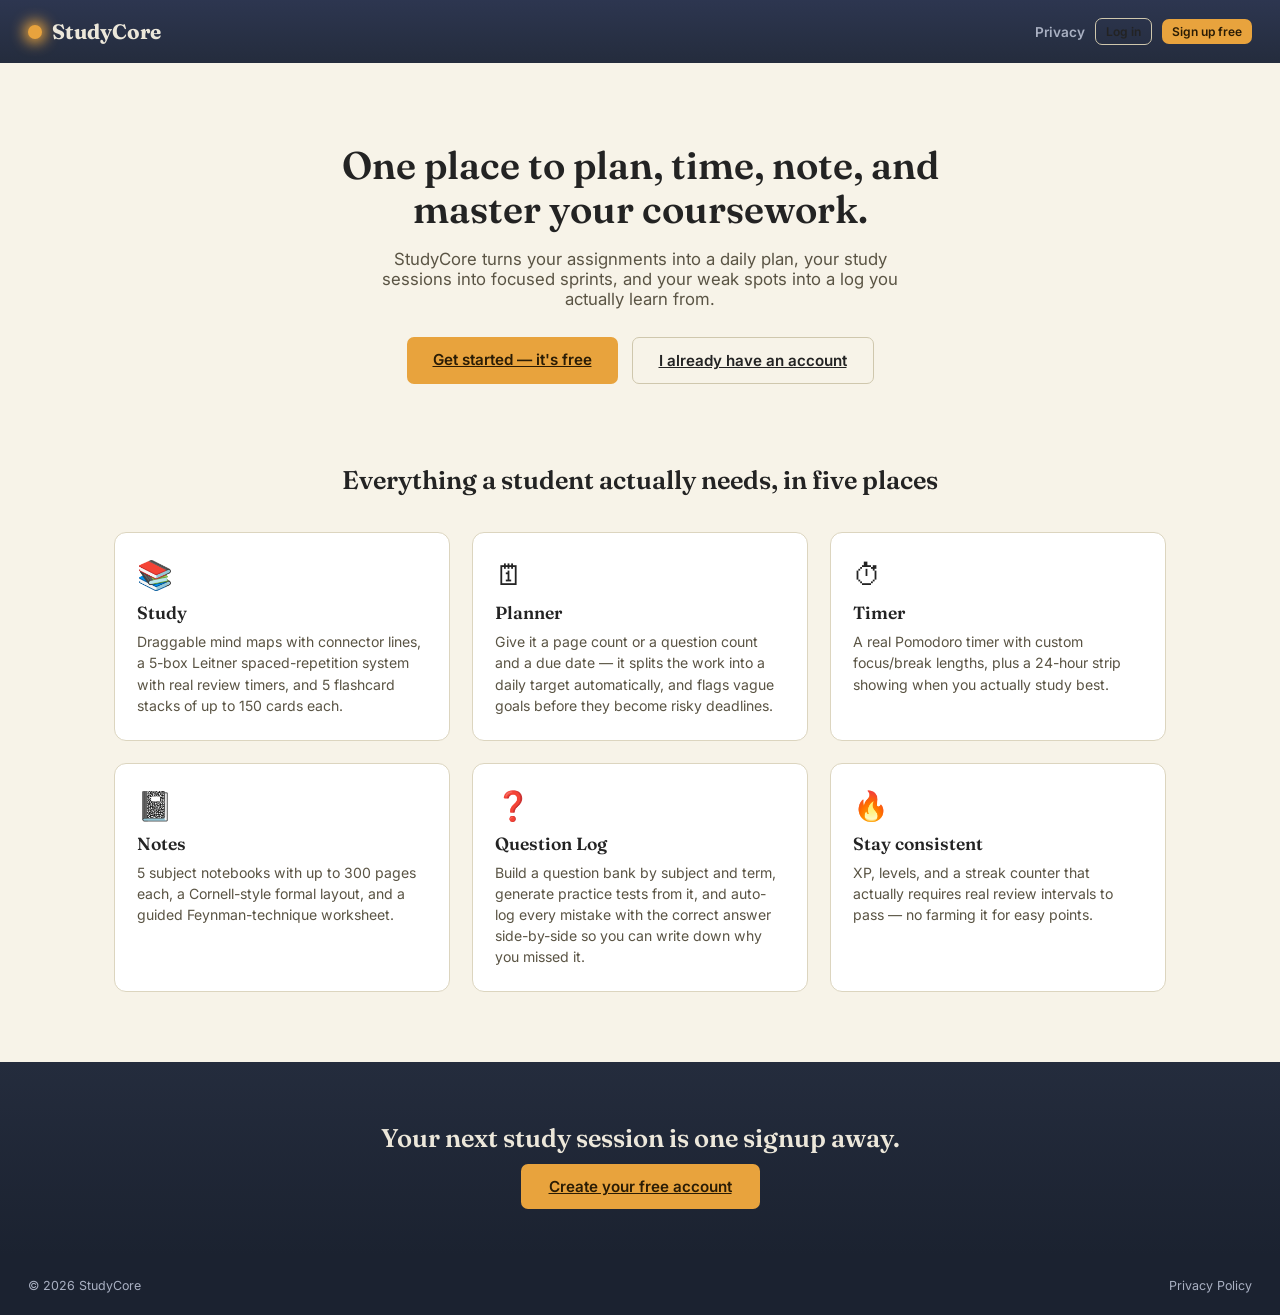
==== index.html @ 74e4e1c0 "Add files via upload" ====
<!DOCTYPE html>
<html lang="en">
<head>
<meta charset="UTF-8">
<meta name="viewport" content="width=device-width, initial-scale=1.0">
<title>StudyCore — Plan, Time, Note, and Master Your Coursework</title>
<meta name="description" content="StudyCore is a free student time-management app: a deadline-splitting planner, a Pomodoro timer, paginated notebooks, flashcards, a mind map, a Leitner box system, and a question log with practice tests — all in one place.">
<link rel="preconnect" href="https://fonts.googleapis.com">
<link href="https://fonts.googleapis.com/css2?family=Fraunces:opsz,wght@9..144,400..700&family=Inter:wght@400;500;600;700&family=JetBrains+Mono:wght@400;600&display=swap" rel="stylesheet">
<link rel="stylesheet" href="styles.css">
<script async src="https://pagead2.googlesyndication.com/pagead/js/adsbygoogle.js?client=ca-pub-5483196886768719"
     crossorigin="anonymous"></script>
</head>
<body class="lp-body">

<header class="lp-nav">
  <div class="brand"><span class="lamp"></span> StudyCore</div>
  <div class="lp-nav-links">
    <a href="privacy.html">Privacy</a>
    <a href="app.html" class="btn ghost small">Log in</a>
    <a href="app.html#signup" class="btn amber small">Sign up free</a>
  </div>
</header>

<section class="lp-hero">
  <h1>One place to plan, time, note, and master your coursework.</h1>
  <p class="lp-sub">StudyCore turns your assignments into a daily plan, your study sessions into focused sprints, and your weak spots into a log you actually learn from.</p>
  <div class="lp-cta-row">
    <a href="app.html#signup" class="btn amber">Get started — it's free</a>
    <a href="app.html" class="btn ghost">I already have an account</a>
  </div>
</section>

<section class="lp-features">
  <h2 class="lp-section-title">Everything a student actually needs, in five places</h2>

  <div class="lp-feature-grid">
    <div class="lp-feature-card">
      <div class="lp-feature-icon">📚</div>
      <h3>Study</h3>
      <p>Draggable mind maps with connector lines, a 5-box Leitner spaced-repetition system with real review timers, and 5 flashcard stacks of up to 150 cards each.</p>
    </div>
    <div class="lp-feature-card">
      <div class="lp-feature-icon">🗓</div>
      <h3>Planner</h3>
      <p>Give it a page count or a question count and a due date — it splits the work into a daily target automatically, and flags vague goals before they become risky deadlines.</p>
    </div>
    <div class="lp-feature-card">
      <div class="lp-feature-icon">⏱</div>
      <h3>Timer</h3>
      <p>A real Pomodoro timer with custom focus/break lengths, plus a 24-hour strip showing when you actually study best.</p>
    </div>
    <div class="lp-feature-card">
      <div class="lp-feature-icon">📓</div>
      <h3>Notes</h3>
      <p>5 subject notebooks with up to 300 pages each, a Cornell-style formal layout, and a guided Feynman-technique worksheet.</p>
    </div>
    <div class="lp-feature-card">
      <div class="lp-feature-icon">❓</div>
      <h3>Question Log</h3>
      <p>Build a question bank by subject and term, generate practice tests from it, and auto-log every mistake with the correct answer side-by-side so you can write down why you missed it.</p>
    </div>
    <div class="lp-feature-card">
      <div class="lp-feature-icon">🔥</div>
      <h3>Stay consistent</h3>
      <p>XP, levels, and a streak counter that actually requires real review intervals to pass — no farming it for easy points.</p>
    </div>
  </div>
</section>

<section class="lp-final-cta">
  <h2>Your next study session is one signup away.</h2>
  <a href="app.html#signup" class="btn amber">Create your free account</a>
</section>

<footer class="lp-footer">
  <span>© <span id="lpYear"></span> StudyCore</span>
  <a href="privacy.html">Privacy Policy</a>
</footer>

<script>document.getElementById('lpYear').textContent = new Date().getFullYear();</script>
</body>
</html>
---- styles.css ----
:root{
  --bg:#1B2230;
  --surface:#242C3D;
  --surface2:#2D3650;
  --paper:#F7F3E8;
  --paper-line:#DCD5BF;
  --ink:#232323;
  --text:#ECE7DA;
  --text-dim:#A9B0C2;
  --amber:#E8A33D;
  --blue:#5FA8D3;
  --green:#6FB07F;
  --red:#D9534F;
  --purple:#B98BD0;
  --radius:10px;
  font-size:16px;
}
*{box-sizing:border-box;}
html,body{margin:0;padding:0;background:var(--bg);color:var(--text);font-family:'Inter',sans-serif;}
h1,h2,h3{font-family:'Fraunces',serif;margin:0 0 .4em 0;font-weight:600;}
button{font-family:'Inter',sans-serif;cursor:pointer;}
.mono{font-family:'JetBrains Mono',monospace;}

/* ---------- AUTH OVERLAY ---------- */
#authOverlay{
  position:fixed;inset:0;background:radial-gradient(circle at 30% 20%,#2c3650,#10141d 75%);
  display:flex;align-items:center;justify-content:center;z-index:1000;padding:20px;
}
.auth-card{
  width:380px;background:var(--paper);color:var(--ink);border-radius:14px;padding:30px 28px;
  box-shadow:0 20px 60px rgba(0,0,0,.45);
}
.auth-brand{display:flex;align-items:center;gap:10px;font-family:'Fraunces',serif;font-size:1.4rem;font-weight:700;margin-bottom:6px;}
.auth-brand .lamp{width:13px;height:13px;border-radius:50%;background:var(--amber);box-shadow:0 0 14px 4px var(--amber);}
.auth-sub{font-size:.82rem;color:#6b6453;margin-bottom:18px;}
.auth-tabs{display:flex;gap:6px;margin-bottom:18px;background:#eee6d2;border-radius:8px;padding:4px;}
.auth-tab{flex:1;border:none;background:transparent;padding:8px 0;border-radius:6px;font-weight:700;font-size:.85rem;color:#71684f;}
.auth-tab.active{background:var(--ink);color:#fff;}
.auth-form{display:flex;flex-direction:column;gap:10px;}
.auth-form input{padding:10px 11px;border-radius:7px;border:1px solid #cfc7ad;font-size:.9rem;background:#fffdf7;}
.auth-error{font-size:.78rem;color:var(--red);min-height:1em;}
.auth-strength{font-size:.72rem;color:#8a8262;}
#authOverlay .tip{margin-top:14px;}
.lock-note{display:flex;gap:8px;align-items:flex-start;font-size:.75rem;color:#6b6453;margin-top:14px;line-height:1.4;}

/* ---------- TOP BAR ---------- */
.topbar{
  display:flex;align-items:center;justify-content:space-between;
  padding:14px 24px;background:linear-gradient(180deg,var(--surface2),var(--surface));
  border-bottom:1px solid #161c28;position:sticky;top:0;z-index:50;
}
.brand{display:flex;align-items:center;gap:10px;font-family:'Fraunces',serif;font-size:1.3rem;font-weight:700;}
.brand .lamp{
  width:14px;height:14px;border-radius:50%;background:var(--amber);
  box-shadow:0 0 14px 4px var(--amber);animation:glow 2.4s ease-in-out infinite;
}
@keyframes glow{0%,100%{opacity:.7}50%{opacity:1}}
.stats{display:flex;align-items:center;gap:16px;}
.stat-block{display:flex;align-items:center;gap:8px;font-family:'JetBrains Mono',monospace;font-size:.85rem;color:var(--text-dim);}
.level-pill{background:var(--amber);color:#2a1c05;font-weight:700;border-radius:20px;padding:3px 10px;font-family:'JetBrains Mono',monospace;font-size:.8rem;}
.xpbar-wrap{width:130px;height:8px;border-radius:6px;background:#11151f;overflow:hidden;border:1px solid #0d111a;}
.xpbar-fill{height:100%;background:linear-gradient(90deg,var(--amber),#ffd27a);width:0%;transition:width .4s;}
.streak{display:flex;align-items:center;gap:4px;color:var(--amber);font-weight:600;}
.userbox{display:flex;align-items:center;gap:10px;border-left:1px solid #3a4360;padding-left:14px;font-size:.85rem;}
.userbox button{background:transparent;border:1px solid #4a5478;color:var(--text-dim);border-radius:6px;padding:5px 10px;font-size:.78rem;}
.userbox button:hover{color:#fff;border-color:#7a87b8;}

/* ---------- TABS ---------- */
.tabs{display:flex;gap:6px;padding:18px 24px 0;background:var(--bg);}
.tab{
  background:var(--surface);color:var(--text-dim);border:1px solid #161c28;border-bottom:none;
  padding:10px 20px 12px;border-radius:10px 10px 0 0;font-size:.95rem;font-weight:600;
  transform:translateY(4px);transition:.15s;
}
.tab:hover{color:var(--text);}
.tab.active{background:var(--paper);color:var(--ink);transform:translateY(0);box-shadow:0 -2px 10px rgba(0,0,0,.25);}

main{background:var(--paper);min-height:80vh;padding:30px 28px 60px;color:var(--ink);}
.panel{display:none;max-width:1180px;margin:0 auto;}
.panel.active{display:block;}

.card{background:#fff;border:1px solid var(--paper-line);border-radius:var(--radius);padding:18px 20px;margin-bottom:18px;}
.card h2{font-size:1.25rem;}
.card h3{font-size:1.02rem;color:#444;}
.tip{background:#FBF1DC;border-left:4px solid var(--amber);padding:10px 14px;border-radius:6px;font-size:.88rem;color:#5b430f;margin:10px 0;}
.tip.risk{background:#FBE3E1;border-left-color:var(--red);color:#7a2420;}
.tip.good{background:#E7F4EB;border-left-color:var(--green);color:#22532f;}
label{display:block;font-size:.78rem;font-weight:600;color:#666;margin:10px 0 4px;text-transform:uppercase;letter-spacing:.04em;}
input,select,textarea{width:100%;padding:9px 10px;border:1px solid #cfc7ad;border-radius:6px;font-family:'Inter',sans-serif;font-size:.92rem;background:#fffdf7;}
textarea{resize:vertical;}
.row{display:flex;gap:14px;flex-wrap:wrap;}
.row > div{flex:1;min-width:160px;}
.btn{border:none;border-radius:7px;padding:9px 18px;font-weight:600;font-size:.88rem;background:var(--ink);color:#fff;transition:.15s;}
.btn:hover{opacity:.85;}
.btn.amber{background:var(--amber);color:#2a1c05;}
.btn.blue{background:var(--blue);color:#06243a;}
.btn.green{background:var(--green);color:#0d2e16;}
.btn.red{background:var(--red);color:#fff;}
.btn.ghost{background:transparent;color:var(--ink);border:1px solid #cfc7ad;}
.btn.ghost.active{background:var(--blue);color:#fff;border-color:var(--blue);}
.btn.small{padding:5px 10px;font-size:.75rem;}
.pillgroup{display:flex;gap:8px;margin:10px 0;flex-wrap:wrap;}
.pill-toggle{border:1px solid #cfc7ad;background:#fff;border-radius:20px;padding:7px 16px;font-size:.82rem;font-weight:600;color:#555;}
.pill-toggle.active.rec{background:var(--green);color:#0d2e16;border-color:var(--green);}
.pill-toggle.active.risk{background:var(--red);color:#fff;border-color:var(--red);}

.task{border:1px solid var(--paper-line);border-radius:8px;padding:14px 16px;margin-bottom:12px;background:#fffdf8;}
.task-head{display:flex;justify-content:space-between;align-items:flex-start;gap:10px;}
.task-title{font-weight:700;font-size:1rem;}
.badge{font-size:.68rem;font-weight:700;padding:3px 8px;border-radius:20px;text-transform:uppercase;letter-spacing:.03em;}
.badge.flex-low{background:#FBE3E1;color:#7a2420;}
.badge.flex-mid{background:#FBF1DC;color:#5b430f;}
.badge.flex-high{background:#E7F4EB;color:#22532f;}
.daily-table{width:100%;border-collapse:collapse;margin-top:10px;font-size:.82rem;}
.daily-table th,.daily-table td{border-bottom:1px solid var(--paper-line);padding:5px 6px;text-align:left;}
.daily-table tr.done td{color:#9a9a9a;text-decoration:line-through;}
details summary{cursor:pointer;font-size:.8rem;color:#5b8aa8;font-weight:600;margin-top:8px;}

.timer-wrap{display:flex;gap:30px;flex-wrap:wrap;align-items:flex-start;}
.timer-display{width:230px;height:230px;border-radius:50%;border:8px solid var(--surface2);display:flex;align-items:center;justify-content:center;flex-direction:column;background:radial-gradient(circle at 30% 20%,#2c3650,#1B2230 70%);color:#fff;}
.timer-display .time{font-family:'JetBrains Mono',monospace;font-size:2.6rem;font-weight:700;}
.timer-display .mode{font-size:.8rem;letter-spacing:.08em;text-transform:uppercase;color:var(--text-dim);}
.schedule-strip{display:flex;width:100%;height:28px;border-radius:6px;overflow:hidden;margin-top:8px;position:relative;border:1px solid var(--paper-line);}
.schedule-strip .seg{flex:1;}
.seg.good{background:#9fd9af;}
.seg.risky{background:#ef9d99;}
.seg.neutral{background:#e7e2cf;}
.now-marker{position:absolute;top:-4px;width:2px;height:36px;background:var(--ink);}
.legend{display:flex;gap:14px;font-size:.75rem;margin-top:6px;flex-wrap:wrap;}
.legend span{display:flex;align-items:center;gap:5px;}
.dot{width:10px;height:10px;border-radius:50%;display:inline-block;}

.subtabs{display:flex;gap:8px;margin-bottom:14px;}
.subtab{border:1px solid #cfc7ad;background:#fff;border-radius:6px;padding:7px 16px;font-size:.85rem;font-weight:600;}
.subtab.active{background:var(--ink);color:#fff;}
.note-controls{display:flex;gap:12px;margin-bottom:10px;flex-wrap:wrap;}
.note-controls > div{flex:1;min-width:140px;}
#basicNote{min-height:260px;}
.formal-grid{display:grid;grid-template-columns:230px 1fr;grid-template-rows:auto auto;grid-template-areas:"terms notes" "summary summary";gap:14px;}
.formal-grid textarea{min-height:300px;}
#formalTerms{grid-area:terms;min-height:300px;}
#formalNotes{grid-area:notes;}
#formalSummary{grid-area:summary;min-height:90px;}
.feynman-grid{display:grid;grid-template-columns:1fr 1fr;gap:14px;}
.feynman-grid textarea{min-height:90px;}

#mindmapViewport{
  width:100%;height:480px;overflow:auto;border:1px dashed #cfc7ad;border-radius:8px;background:#fffdf6;
}
#mindmapCanvas{
  position:relative;width:2400px;height:1400px;background:
  repeating-linear-gradient(0deg,transparent,transparent 27px,#eee4c8 28px),
  repeating-linear-gradient(90deg,transparent,transparent 27px,#eee4c8 28px);
  background-color:#fffdf6;
}
.map-lines{position:absolute;top:0;left:0;width:100%;height:100%;pointer-events:none;}
.bubble{position:absolute;min-width:110px;max-width:180px;padding:10px 14px;border-radius:16px;font-size:.82rem;font-weight:600;text-align:center;cursor:grab;user-select:none;box-shadow:0 3px 8px rgba(0,0,0,.15);line-height:1.25;}
.bubble.selected{outline:3px solid var(--blue);}
.bubble .del{position:absolute;top:-8px;right:-8px;width:18px;height:18px;border-radius:50%;background:#222;color:#fff;font-size:11px;line-height:18px;text-align:center;display:none;}
.bubble:hover .del{display:block;}

.boxes-wrap{display:flex;gap:12px;overflow-x:auto;padding-bottom:6px;}
.box-col{flex:1;min-width:170px;background:#fffdf8;border:1px solid var(--paper-line);border-radius:8px;padding:10px;}
.box-col h4{margin:0 0 4px;font-size:.82rem;font-family:'JetBrains Mono',monospace;}
.box-col .interval{font-size:.7rem;color:#888;margin-bottom:8px;}
.lcard{background:#fff;border:1px solid var(--paper-line);border-radius:6px;padding:8px;margin-bottom:8px;font-size:.8rem;}
.lcard.due{border-color:var(--amber);background:#FFF6E5;}
.lcard .actions{display:flex;gap:6px;margin-top:6px;}
.lcard .actions button:disabled{opacity:.35;cursor:not-allowed;}
.lcard .wait{font-size:.68rem;color:#a05a00;margin-top:4px;font-weight:600;}

/* ---------- SUBJECT NOTEBOOKS / PAGE NAV ---------- */
.subject-tabs{display:flex;gap:6px;flex-wrap:wrap;margin-bottom:12px;}
.subject-tabs button{border:1px solid #cfc7ad;background:#fff;border-radius:6px;padding:6px 12px;font-size:.78rem;font-weight:600;color:#666;}
.subject-tabs button.active{background:var(--ink);color:#fff;border-color:var(--ink);}
.page-nav{display:flex;align-items:center;gap:6px;}
.page-nav input[type="number"]{width:60px;text-align:center;padding:6px;}

/* ---------- FLASHCARDS ---------- */
.flip-card{
  position:relative;max-width:460px;margin:0 auto;min-height:160px;border:1px solid var(--paper-line);
  border-radius:12px;padding:26px 20px;background:#fffdf8;display:flex;align-items:center;justify-content:center;
  text-align:center;font-size:1.02rem;cursor:pointer;box-shadow:0 2px 6px rgba(0,0,0,.06);
}
.flip-card .side-label{position:absolute;top:8px;left:14px;font-size:.65rem;text-transform:uppercase;letter-spacing:.06em;color:#aaa;font-weight:700;}
.flash-nav{display:flex;justify-content:center;align-items:center;gap:10px;margin-top:12px;}
.flash-meta{text-align:center;font-size:.78rem;color:#777;margin-top:6px;}
.flash-empty{text-align:center;color:#999;font-size:.85rem;padding:30px 0;}

#toastContainer{position:fixed;bottom:18px;right:18px;display:flex;flex-direction:column;gap:8px;z-index:999;}
.toast{background:var(--surface2);color:var(--text);border:1px solid var(--amber);border-radius:8px;padding:10px 16px;font-size:.85rem;max-width:280px;box-shadow:0 6px 18px rgba(0,0,0,.35);animation:slidein .25s ease-out;}
@keyframes slidein{from{transform:translateX(40px);opacity:0}to{transform:translateX(0);opacity:1}}

/* ---------- QUESTION LOG ---------- */
.qcard{border:1px solid var(--paper-line);border-radius:8px;padding:10px 14px;margin-bottom:10px;background:#fffdf8;}
.qcard-head{display:flex;justify-content:space-between;gap:10px;align-items:flex-start;}
.qcard-prompt{font-weight:600;font-size:.9rem;}
.qmeta{display:flex;gap:8px;align-items:center;margin-top:4px;flex-wrap:wrap;}
.qtype-badge{font-size:.65rem;font-weight:700;text-transform:uppercase;padding:2px 8px;border-radius:10px;background:#E3EEF8;color:#1c4a66;}
.qdiff-badge{font-size:.65rem;font-weight:700;padding:2px 8px;border-radius:10px;background:#FBF1DC;color:#5b430f;}
.qcat-badge{font-size:.68rem;color:#888;}
.qimg-thumb{max-width:140px;max-height:90px;border-radius:6px;margin-top:8px;display:block;border:1px solid var(--paper-line);}
.mcq-opt{display:flex;align-items:center;gap:8px;margin-bottom:8px;font-size:.88rem;}
.mcq-opt input[type="radio"]{width:auto;}
.test-progress{font-size:.8rem;color:#777;margin-bottom:10px;font-weight:600;}
.test-q-img{max-width:100%;max-height:220px;border-radius:8px;margin:10px 0;display:block;}
.test-card{border:1px solid var(--paper-line);border-radius:8px;padding:16px 18px;background:#fffdf8;}
.test-nav{display:flex;justify-content:space-between;margin-top:14px;}
.mistake-card{border:1px solid var(--paper-line);border-radius:8px;padding:12px 14px;margin-bottom:10px;background:#fffdf8;}
.answer-compare{display:flex;gap:18px;flex-wrap:wrap;margin:8px 0;font-size:.82rem;}
.answer-compare .wrong-ans{color:var(--red);font-weight:700;}
.answer-compare .right-ans{color:var(--green);font-weight:700;}
.pt-card{border:1px solid var(--paper-line);border-radius:8px;padding:12px 14px;margin-bottom:10px;background:#fffdf8;display:flex;justify-content:space-between;align-items:center;gap:12px;flex-wrap:wrap;}
.pt-card input{max-width:220px;}

/* ---------- PUBLIC LANDING & PRIVACY PAGES ---------- */
.lp-body{background:var(--paper);color:var(--ink);}
.lp-nav{
  display:flex;align-items:center;justify-content:space-between;padding:18px 28px;
  background:linear-gradient(180deg,var(--surface2),var(--surface));position:sticky;top:0;z-index:50;
}
.lp-nav .brand{color:var(--text);}
.lp-nav-links{display:flex;align-items:center;gap:10px;}
.lp-nav-links a{color:var(--text-dim);text-decoration:none;font-size:.85rem;font-weight:600;}
.lp-nav-links a.btn{color:inherit;}
.lp-nav-links a.btn.amber{color:#2a1c05;}

.lp-hero{max-width:780px;margin:0 auto;text-align:center;padding:80px 24px 50px;}
.lp-hero h1{font-size:2.4rem;line-height:1.15;margin-bottom:18px;}
.lp-sub{font-size:1.05rem;color:#5a5444;max-width:560px;margin:0 auto 28px;}
.lp-cta-row{display:flex;gap:14px;justify-content:center;flex-wrap:wrap;}
.lp-cta-row .btn{padding:13px 26px;font-size:.95rem;}

.lp-features{max-width:1100px;margin:0 auto;padding:30px 24px 70px;}
.lp-section-title{text-align:center;font-size:1.6rem;margin-bottom:36px;}
.lp-feature-grid{display:grid;grid-template-columns:repeat(3,1fr);gap:22px;}
.lp-feature-card{background:#fff;border:1px solid var(--paper-line);border-radius:12px;padding:24px 22px;}
.lp-feature-icon{font-size:1.8rem;margin-bottom:10px;}
.lp-feature-card h3{font-size:1.1rem;margin-bottom:8px;}
.lp-feature-card p{font-size:.88rem;color:#5a5444;line-height:1.5;margin:0;}

.lp-final-cta{
  background:linear-gradient(180deg,var(--surface),var(--bg));color:var(--text);
  text-align:center;padding:60px 24px;
}
.lp-final-cta h2{font-size:1.6rem;margin-bottom:22px;}
.lp-final-cta .btn{padding:13px 28px;font-size:.95rem;}

.lp-footer{
  display:flex;justify-content:space-between;align-items:center;padding:22px 28px;
  background:var(--bg);color:var(--text-dim);font-size:.78rem;
}
.lp-footer a{color:var(--text-dim);text-decoration:none;}
.lp-footer a:hover{color:var(--text);}

.lp-legal{max-width:680px;margin:0 auto;padding:50px 24px 70px;}
.lp-legal h1{font-size:1.9rem;}
.lp-legal h2{font-size:1.15rem;margin-top:30px;}
.lp-legal p, .lp-legal li{font-size:.92rem;line-height:1.6;color:#3a3528;}
.lp-legal ul{padding-left:20px;}
.lp-updated{font-size:.8rem;color:#999;margin-bottom:24px;}

@media(max-width:760px){
  .lp-feature-grid{grid-template-columns:1fr;}
  .lp-hero h1{font-size:1.8rem;}
  .lp-nav-links{gap:6px;}
}

@media(max-width:720px){
  .timer-wrap{flex-direction:column;}
  .formal-grid,.feynman-grid{grid-template-columns:1fr;grid-template-areas:"terms" "notes" "summary";}
  .stats{gap:10px;}
  .xpbar-wrap{width:80px;}
  .userbox{padding-left:8px;}
}

/* ---------- DARK MODE ---------- */
body.dark-mode{
  --paper:#1e2330;--paper-line:#2d3450;--ink:#e8e3d6;--text:#e8e3d6;--text-dim:#8a91a8;
  background:var(--bg);
}
body.dark-mode main{background:var(--surface);}
body.dark-mode .card{background:var(--surface2);border-color:var(--paper-line);color:var(--text);}
body.dark-mode input,body.dark-mode select,body.dark-mode textarea{background:#1a2035;color:var(--text);border-color:#3a4360;}
body.dark-mode .task,body.dark-mode .qcard,body.dark-mode .lcard,body.dark-mode .flip-card,body.dark-mode .pt-card,body.dark-mode .mistake-card{background:var(--surface);border-color:var(--paper-line);color:var(--text);}
body.dark-mode .tip{background:#2a2e1e;border-left-color:var(--amber);color:#c9a85a;}
body.dark-mode .tip.risk{background:#2e1a1a;color:#d98f8c;}
body.dark-mode .tip.good{background:#1a2e1f;color:#7dbf8a;}
body.dark-mode .subject-tabs button{background:var(--surface);border-color:#3a4360;color:var(--text-dim);}
body.dark-mode .subject-tabs button.active{background:var(--amber);color:#1a1005;}

/* ---------- SEARCH BAR ---------- */
.topbar-center{position:relative;flex:1;max-width:360px;margin:0 18px;}
.topbar-center input{padding:7px 12px;border-radius:20px;border:1px solid #3a4360;background:#11151f;color:var(--text);font-size:.85rem;width:100%;}
.search-dropdown{
  position:absolute;top:calc(100% + 6px);left:0;right:0;background:var(--surface2);
  border:1px solid #3a4360;border-radius:8px;max-height:280px;overflow-y:auto;z-index:200;display:none;
}
.search-dropdown.open{display:block;}
.search-result{padding:10px 14px;cursor:pointer;font-size:.83rem;border-bottom:1px solid #2d3450;color:var(--text);}
.search-result:hover{background:#2d3650;}
.search-result .sr-type{font-size:.68rem;text-transform:uppercase;color:var(--text-dim);font-weight:700;}

/* ---------- ACCOUNT SETTINGS / MODALS ---------- */
.modal-overlay{
  position:fixed;inset:0;background:rgba(0,0,0,.55);display:flex;align-items:center;justify-content:center;z-index:500;
}
.modal-card{
  background:var(--paper);color:var(--ink);border-radius:14px;padding:28px 26px;width:340px;
  box-shadow:0 20px 60px rgba(0,0,0,.4);max-height:90vh;overflow-y:auto;
}
body.dark-mode .modal-card{background:var(--surface2);color:var(--text);}
.modal-card h2{margin-bottom:14px;}
.modal-card label{display:block;font-size:.78rem;font-weight:600;color:#666;margin:10px 0 4px;text-transform:uppercase;letter-spacing:.04em;}
body.dark-mode .modal-card label{color:var(--text-dim);}
#accountBtn{background:transparent;border:1px solid #4a5478;color:var(--text-dim);border-radius:6px;padding:5px 10px;font-size:.78rem;}
#accountBtn:hover{color:#fff;border-color:#7a87b8;}

/* ---------- TODAY / HOME SCREEN ---------- */
.home-grid{display:grid;grid-template-columns:repeat(3,1fr);gap:16px;}
.home-card{min-height:120px;}
.home-card h3{font-size:.92rem;margin-bottom:10px;}
.home-item{font-size:.82rem;padding:4px 0;border-bottom:1px solid var(--paper-line);color:#444;}
.home-item:last-child{border-bottom:none;}
body.dark-mode .home-item{color:var(--text-dim);}
.home-empty{font-size:.8rem;color:#aaa;font-style:italic;}

/* ---------- FRIENDS / LEADERBOARD ---------- */
.friend-row{display:flex;align-items:center;justify-content:space-between;padding:8px 0;border-bottom:1px solid var(--paper-line);font-size:.85rem;}
.lb-row{display:flex;align-items:center;gap:12px;padding:8px 10px;border-radius:6px;margin-bottom:6px;background:#fffdf8;font-size:.85rem;}
body.dark-mode .lb-row{background:var(--surface);}
.lb-rank{font-family:'JetBrains Mono',monospace;font-weight:700;width:26px;color:var(--amber);}
.lb-name{flex:1;font-weight:600;}
.lb-xp{font-family:'JetBrains Mono',monospace;font-size:.78rem;color:var(--text-dim);}
.lb-row.lb-me{background:#FBF1DC;border:1px solid var(--amber);}
body.dark-mode .lb-row.lb-me{background:#2a2416;}
.pill-toggle.active{background:var(--ink);color:#fff;border-color:var(--ink);}

/* ---------- CALENDAR ---------- */
.cal-nav{display:flex;align-items:center;gap:10px;margin-bottom:14px;}
.cal-grid{display:grid;grid-template-columns:repeat(7,1fr);gap:4px;}
.cal-day-label{text-align:center;font-size:.72rem;font-weight:700;color:var(--text-dim);padding:4px 0;text-transform:uppercase;}
.cal-day{
  min-height:68px;border:1px solid var(--paper-line);border-radius:6px;padding:5px 6px;cursor:pointer;
  background:#fffdf8;transition:.1s;
}
body.dark-mode .cal-day{background:var(--surface);}
.cal-day:hover{background:#f0ead8;}
body.dark-mode .cal-day:hover{background:#2d3650;}
.cal-day.today{border:2px solid var(--amber);background:#FFF8EE;}
.cal-day.other-month{opacity:.4;}
.cal-day.selected{background:#E3EEF8;border-color:var(--blue);}
.cal-day-num{font-size:.75rem;font-weight:700;color:#777;}
.cal-event{font-size:.62rem;background:var(--amber);color:#2a1c05;border-radius:3px;padding:1px 4px;margin-top:2px;font-weight:600;overflow:hidden;white-space:nowrap;text-overflow:ellipsis;}
.cal-event.cal-ev-task{background:#9fd9af;color:#0d2e16;}
.cal-event.cal-ev-mistake{background:#ef9d99;color:#5a1714;}
.cal-day-detail{background:#fffdf8;border:1px solid var(--paper-line);border-radius:8px;padding:14px 16px;margin-top:10px;}
body.dark-mode .cal-day-detail{background:var(--surface);}
.cal-day-detail h3{font-size:.95rem;margin-bottom:10px;}

/* ---------- SHARE / IMPORT FLASHCARD CODE ---------- */
.share-code-box{background:#f4f0e4;padding:12px;border-radius:8px;font-family:monospace;word-break:break-all;font-size:.82rem;}
body.dark-mode .share-code-box{background:#1a2035;}

@media(max-width:800px){
  .home-grid{grid-template-columns:1fr 1fr;}
  .topbar-center{max-width:180px;}
}
@media(max-width:550px){
  .home-grid{grid-template-columns:1fr;}
  .topbar-center{display:none;}
}
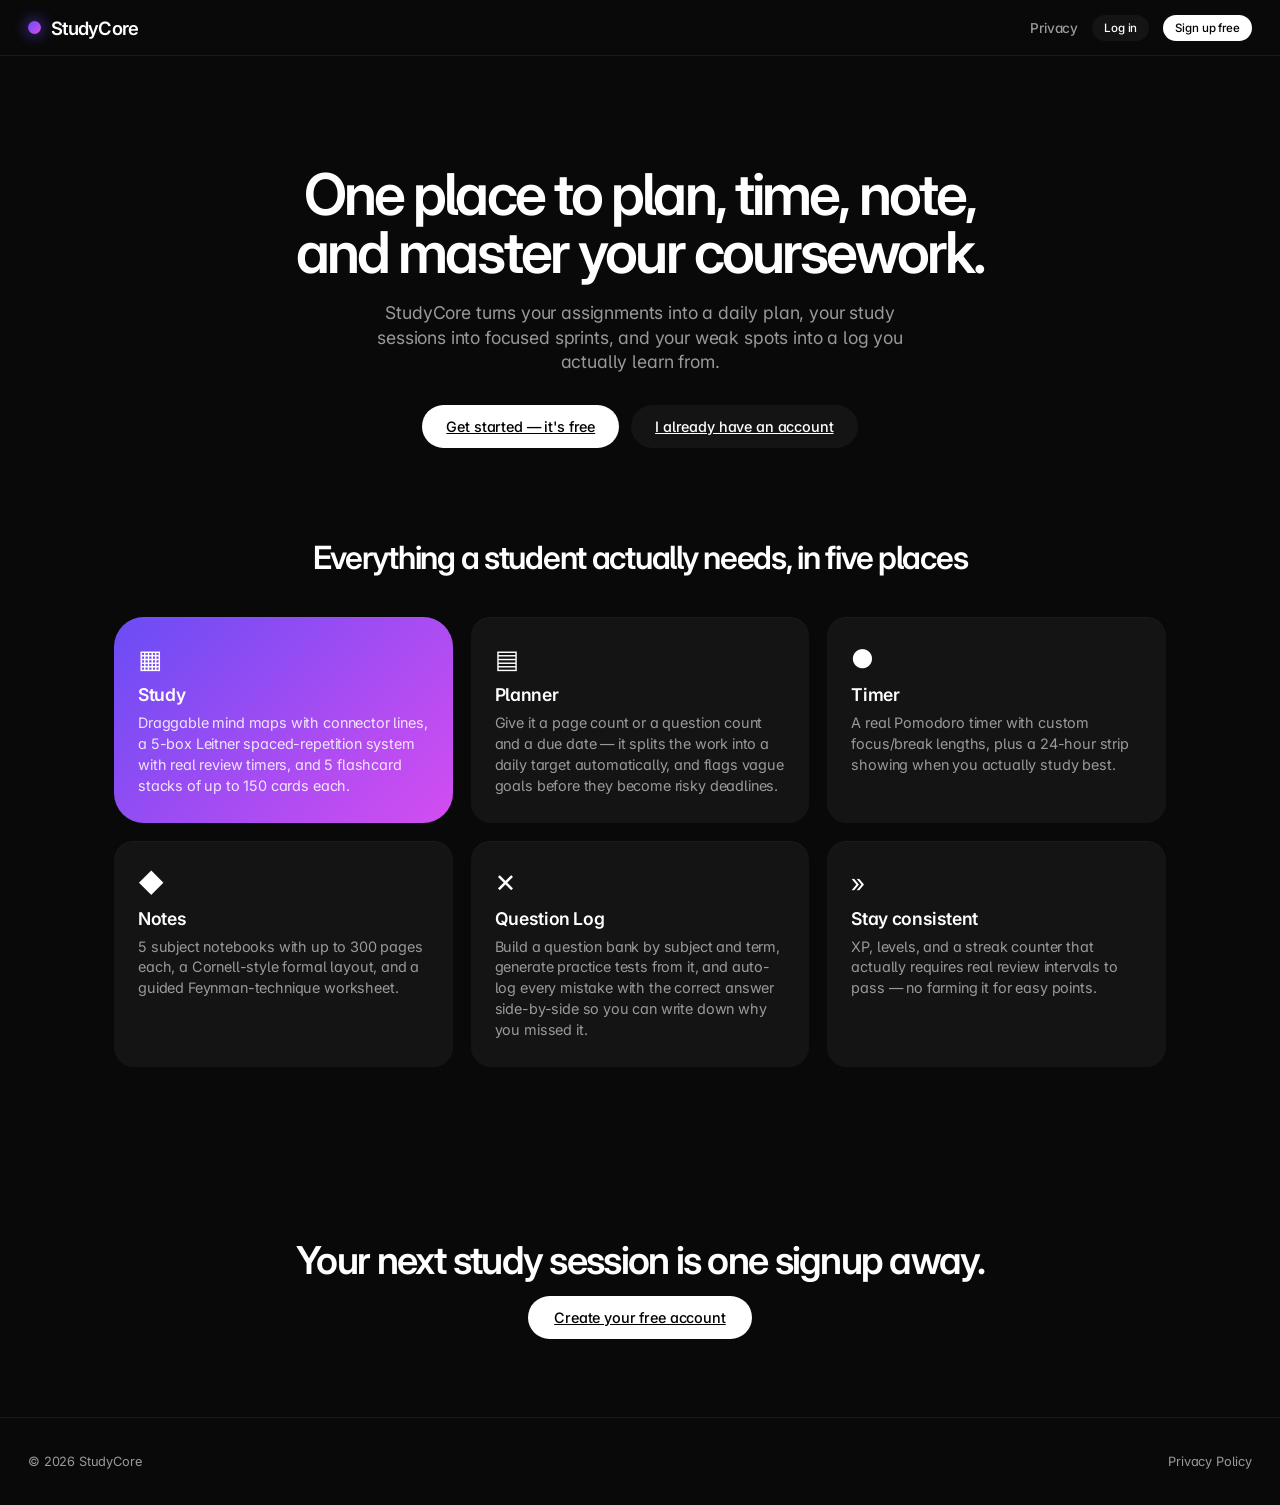
==== commit 9c8536d3: "Add files via upload" ====
--- a/index.html
+++ b/index.html
@@ -6,14 +6,14 @@
 <title>StudyCore — Plan, Time, Note, and Master Your Coursework</title>
 <meta name="description" content="StudyCore is a free student time-management app: a deadline-splitting planner, a Pomodoro timer, paginated notebooks, flashcards, a mind map, a Leitner box system, and a question log with practice tests — all in one place.">
 <link rel="preconnect" href="https://fonts.googleapis.com">
-<link href="https://fonts.googleapis.com/css2?family=Fraunces:opsz,wght@9..144,400..700&family=Inter:wght@400;500;600;700&family=JetBrains+Mono:wght@400;600&display=swap" rel="stylesheet">
-<link rel="stylesheet" href="styles.css">
+<link href="https://fonts.googleapis.com/css2?family=Inter:wght@400;500;600;700&display=swap" rel="stylesheet">
+<link rel="stylesheet" href="styles.css?v=13">
 <script async src="https://pagead2.googlesyndication.com/pagead/js/adsbygoogle.js?client=ca-pub-5483196886768719"
      crossorigin="anonymous"></script>
 </head>
 <body class="lp-body">
 
-<header class="lp-nav">
+<header class="lp-nav halftone">
   <div class="brand"><span class="lamp"></span> StudyCore</div>
   <div class="lp-nav-links">
     <a href="privacy.html">Privacy</a>
@@ -36,44 +36,44 @@
 
   <div class="lp-feature-grid">
     <div class="lp-feature-card">
-      <div class="lp-feature-icon">📚</div>
+      <div class="lp-feature-icon">▦</div>
       <h3>Study</h3>
       <p>Draggable mind maps with connector lines, a 5-box Leitner spaced-repetition system with real review timers, and 5 flashcard stacks of up to 150 cards each.</p>
     </div>
     <div class="lp-feature-card">
-      <div class="lp-feature-icon">🗓</div>
+      <div class="lp-feature-icon">▤</div>
       <h3>Planner</h3>
       <p>Give it a page count or a question count and a due date — it splits the work into a daily target automatically, and flags vague goals before they become risky deadlines.</p>
     </div>
     <div class="lp-feature-card">
-      <div class="lp-feature-icon">⏱</div>
+      <div class="lp-feature-icon">●</div>
       <h3>Timer</h3>
       <p>A real Pomodoro timer with custom focus/break lengths, plus a 24-hour strip showing when you actually study best.</p>
     </div>
     <div class="lp-feature-card">
-      <div class="lp-feature-icon">📓</div>
+      <div class="lp-feature-icon">◆</div>
       <h3>Notes</h3>
       <p>5 subject notebooks with up to 300 pages each, a Cornell-style formal layout, and a guided Feynman-technique worksheet.</p>
     </div>
     <div class="lp-feature-card">
-      <div class="lp-feature-icon">❓</div>
+      <div class="lp-feature-icon">✕</div>
       <h3>Question Log</h3>
       <p>Build a question bank by subject and term, generate practice tests from it, and auto-log every mistake with the correct answer side-by-side so you can write down why you missed it.</p>
     </div>
     <div class="lp-feature-card">
-      <div class="lp-feature-icon">🔥</div>
+      <div class="lp-feature-icon">»</div>
       <h3>Stay consistent</h3>
       <p>XP, levels, and a streak counter that actually requires real review intervals to pass — no farming it for easy points.</p>
     </div>
   </div>
 </section>
 
-<section class="lp-final-cta">
+<section class="lp-final-cta halftone">
   <h2>Your next study session is one signup away.</h2>
   <a href="app.html#signup" class="btn amber">Create your free account</a>
 </section>
 
-<footer class="lp-footer">
+<footer class="lp-footer halftone">
   <span>© <span id="lpYear"></span> StudyCore</span>
   <a href="privacy.html">Privacy Policy</a>
 </footer>
--- a/styles.css
+++ b/styles.css
@@ -1,138 +1,177 @@
+/* ============================================================
+   StudyCore — "Dark Artboard" redesign (Framer design analysis)
+   Near-black canvas, white display type with negative tracking,
+   white pill CTAs, charcoal surface-1/surface-2 cards, one blue
+   accent reserved for links/focus/selection, and a scarce
+   gradient family (violet/magenta/orange/coral) as atmosphere.
+   Dark-only by spec — the dark-mode toggle is hidden and inert.
+   Variable NAMES kept from before so existing rules inherit.
+   ============================================================ */
 :root{
-  --bg:#1B2230;
-  --surface:#242C3D;
-  --surface2:#2D3650;
-  --paper:#F7F3E8;
-  --paper-line:#DCD5BF;
-  --ink:#232323;
-  --text:#ECE7DA;
-  --text-dim:#A9B0C2;
-  --amber:#E8A33D;
-  --blue:#5FA8D3;
-  --green:#6FB07F;
-  --red:#D9534F;
-  --purple:#B98BD0;
-  --radius:10px;
+  --bg:#090909;              /* canvas */
+  --surface:#141414;         /* surface-1 */
+  --surface2:#1c1c1c;        /* surface-2 */
+  --paper:#141414;           /* card fill = surface-1 */
+  --paper-line:#262626;      /* hairline */
+  --hairline-soft:#1a1a1a;
+  --ink:#ffffff;             /* primary text */
+  --text:#ffffff;
+  --text-dim:#999999;        /* ink-muted — the ONLY secondary gray */
+  --accent:#0099ff;          /* single chromatic accent: links/focus/selection */
+  --amber:#ffffff;           /* legacy name: primary CTA is now the WHITE pill */
+  --blue:#1c1c1c;            /* legacy .btn.blue -> surface-2 pill */
+  --green:#22c55e;           /* semantic success (glyph/text, not surface) */
+  --red:#ff5577;             /* semantic negative (coral, text-first) */
+  --purple:#6a4cf5;          /* gradient violet */
+  --g-magenta:#d44df0; --g-violet:#6a4cf5; --g-orange:#ff7a3d; --g-coral:#ff5577;
+  --carbon:#090909; --canvas:#141414; --canvas-soft:#999999; --chrome-indigo:#262626;
+  --nav-gold:#ffffff; --signal:#ffffff; --lavender:#1c1c1c; --hairline:#262626;
+  --radius:20px;
   font-size:16px;
 }
 *{box-sizing:border-box;}
-html,body{margin:0;padding:0;background:var(--bg);color:var(--text);font-family:'Inter',sans-serif;}
-h1,h2,h3{font-family:'Fraunces',serif;margin:0 0 .4em 0;font-weight:600;}
-button{font-family:'Inter',sans-serif;cursor:pointer;}
-.mono{font-family:'JetBrains Mono',monospace;}
+html,body{margin:0;padding:0;background:var(--bg);color:var(--text);
+  font-family:'Inter',system-ui,sans-serif;font-feature-settings:"cv05","cv11";letter-spacing:-.01em;}
+h1,h2,h3{font-family:'Inter',system-ui,sans-serif;margin:0 0 .4em 0;font-weight:600;letter-spacing:-.03em;color:var(--ink);}
+button{font-family:'Inter',system-ui,sans-serif;cursor:pointer;}
+.mono{font-family:'Inter',system-ui,sans-serif;font-variant-numeric:tabular-nums;letter-spacing:.02em;}
+.halftone{} /* retired texture from previous theme — kept as no-op so HTML doesn't need edits */
+
+/* theme: dark is the default; the settings toggle switches on the light
+   (cream / blue / white) theme below */
 
 /* ---------- AUTH OVERLAY ---------- */
 #authOverlay{
-  position:fixed;inset:0;background:radial-gradient(circle at 30% 20%,#2c3650,#10141d 75%);
+  position:fixed;inset:0;background:
+    radial-gradient(60% 50% at 70% 10%, rgba(106,76,245,.28) 0%, transparent 70%),
+    radial-gradient(50% 40% at 15% 85%, rgba(212,77,240,.16) 0%, transparent 70%),
+    var(--bg);
   display:flex;align-items:center;justify-content:center;z-index:1000;padding:20px;
 }
 .auth-card{
-  width:380px;background:var(--paper);color:var(--ink);border-radius:14px;padding:30px 28px;
-  box-shadow:0 20px 60px rgba(0,0,0,.45);
-}
-.auth-brand{display:flex;align-items:center;gap:10px;font-family:'Fraunces',serif;font-size:1.4rem;font-weight:700;margin-bottom:6px;}
-.auth-brand .lamp{width:13px;height:13px;border-radius:50%;background:var(--amber);box-shadow:0 0 14px 4px var(--amber);}
-.auth-sub{font-size:.82rem;color:#6b6453;margin-bottom:18px;}
-.auth-tabs{display:flex;gap:6px;margin-bottom:18px;background:#eee6d2;border-radius:8px;padding:4px;}
-.auth-tab{flex:1;border:none;background:transparent;padding:8px 0;border-radius:6px;font-weight:700;font-size:.85rem;color:#71684f;}
-.auth-tab.active{background:var(--ink);color:#fff;}
+  width:380px;background:var(--surface);color:var(--ink);padding:32px 28px;border-radius:20px;
+  box-shadow:inset 0 .5px 0 rgba(255,255,255,.1), 0 10px 30px rgba(0,0,0,.25);
+}
+.auth-brand{display:flex;align-items:center;gap:10px;font-size:1.6rem;font-weight:600;margin-bottom:6px;letter-spacing:-.05em;color:var(--ink);}
+.auth-brand .lamp{width:13px;height:13px;border-radius:50%;background:linear-gradient(135deg,var(--g-violet),var(--g-magenta));box-shadow:0 0 16px 3px rgba(106,76,245,.5);}
+.auth-sub{font-size:.85rem;color:var(--text-dim);margin-bottom:18px;}
+.auth-tabs{display:flex;gap:4px;margin-bottom:18px;background:var(--bg);padding:4px;border-radius:100px;}
+.auth-tab{flex:1;border:none;background:transparent;padding:9px 0;font-weight:500;font-size:.82rem;color:var(--text-dim);border-radius:100px;}
+.auth-tab.active{background:var(--surface2);color:var(--ink);}
 .auth-form{display:flex;flex-direction:column;gap:10px;}
-.auth-form input{padding:10px 11px;border-radius:7px;border:1px solid #cfc7ad;font-size:.9rem;background:#fffdf7;}
+.auth-form input{padding:11px 14px;border:1px solid var(--paper-line);border-radius:10px;font-size:.9rem;background:var(--surface);color:var(--ink);}
+.auth-form input:focus{outline:none;box-shadow:0 0 0 1px rgba(0,153,255,.55);}
 .auth-error{font-size:.78rem;color:var(--red);min-height:1em;}
-.auth-strength{font-size:.72rem;color:#8a8262;}
+.auth-strength{font-size:.72rem;color:var(--text-dim);}
 #authOverlay .tip{margin-top:14px;}
-.lock-note{display:flex;gap:8px;align-items:flex-start;font-size:.75rem;color:#6b6453;margin-top:14px;line-height:1.4;}
+.lock-note{display:flex;gap:8px;align-items:flex-start;font-size:.75rem;color:var(--text-dim);margin-top:14px;line-height:1.4;}
 
 /* ---------- TOP BAR ---------- */
 .topbar{
   display:flex;align-items:center;justify-content:space-between;
-  padding:14px 24px;background:linear-gradient(180deg,var(--surface2),var(--surface));
-  border-bottom:1px solid #161c28;position:sticky;top:0;z-index:50;
-}
-.brand{display:flex;align-items:center;gap:10px;font-family:'Fraunces',serif;font-size:1.3rem;font-weight:700;}
+  padding:10px 24px;background:var(--bg);min-height:56px;
+  border-bottom:1px solid var(--hairline-soft);position:sticky;top:0;z-index:50;
+}
+.brand{display:flex;align-items:center;gap:10px;font-size:1.15rem;font-weight:600;color:var(--ink);letter-spacing:-.04em;}
 .brand .lamp{
-  width:14px;height:14px;border-radius:50%;background:var(--amber);
-  box-shadow:0 0 14px 4px var(--amber);animation:glow 2.4s ease-in-out infinite;
-}
-@keyframes glow{0%,100%{opacity:.7}50%{opacity:1}}
+  width:13px;height:13px;border-radius:50%;background:linear-gradient(135deg,var(--g-violet),var(--g-magenta));
+  box-shadow:0 0 14px 3px rgba(106,76,245,.45);animation:glow 2.6s ease-in-out infinite;
+}
+@keyframes glow{0%,100%{opacity:.75}50%{opacity:1}}
 .stats{display:flex;align-items:center;gap:16px;}
-.stat-block{display:flex;align-items:center;gap:8px;font-family:'JetBrains Mono',monospace;font-size:.85rem;color:var(--text-dim);}
-.level-pill{background:var(--amber);color:#2a1c05;font-weight:700;border-radius:20px;padding:3px 10px;font-family:'JetBrains Mono',monospace;font-size:.8rem;}
-.xpbar-wrap{width:130px;height:8px;border-radius:6px;background:#11151f;overflow:hidden;border:1px solid #0d111a;}
-.xpbar-fill{height:100%;background:linear-gradient(90deg,var(--amber),#ffd27a);width:0%;transition:width .4s;}
-.streak{display:flex;align-items:center;gap:4px;color:var(--amber);font-weight:600;}
-.userbox{display:flex;align-items:center;gap:10px;border-left:1px solid #3a4360;padding-left:14px;font-size:.85rem;}
-.userbox button{background:transparent;border:1px solid #4a5478;color:var(--text-dim);border-radius:6px;padding:5px 10px;font-size:.78rem;}
-.userbox button:hover{color:#fff;border-color:#7a87b8;}
-
-/* ---------- TABS ---------- */
-.tabs{display:flex;gap:6px;padding:18px 24px 0;background:var(--bg);}
+.stat-block{display:flex;align-items:center;gap:8px;font-size:.85rem;color:var(--text-dim);font-variant-numeric:tabular-nums;}
+.level-pill{background:#fff;color:#000;font-weight:600;padding:4px 12px;border-radius:100px;font-size:.78rem;font-variant-numeric:tabular-nums;}
+.xpbar-wrap{width:130px;height:6px;background:var(--surface2);border-radius:100px;overflow:hidden;}
+.xpbar-fill{height:100%;background:linear-gradient(90deg,var(--g-violet),var(--g-magenta));width:0%;transition:width .4s;border-radius:100px;}
+.streak{display:flex;align-items:center;gap:4px;color:var(--ink);font-weight:600;font-variant-numeric:tabular-nums;}
+.userbox{display:flex;align-items:center;gap:10px;border-left:1px solid var(--hairline-soft);padding-left:14px;font-size:.85rem;}
+.userbox button{background:var(--surface);border:none;color:var(--ink);padding:8px 14px;font-size:.78rem;font-weight:500;border-radius:100px;}
+.userbox button:hover{background:var(--surface2);}
+
+/* ---------- TABS (nav pills) ---------- */
+.tabs{display:flex;gap:4px;padding:8px 24px;background:var(--bg);border-bottom:1px solid var(--hairline-soft);overflow-x:auto;}
 .tab{
-  background:var(--surface);color:var(--text-dim);border:1px solid #161c28;border-bottom:none;
-  padding:10px 20px 12px;border-radius:10px 10px 0 0;font-size:.95rem;font-weight:600;
-  transform:translateY(4px);transition:.15s;
-}
-.tab:hover{color:var(--text);}
-.tab.active{background:var(--paper);color:var(--ink);transform:translateY(0);box-shadow:0 -2px 10px rgba(0,0,0,.25);}
-
-main{background:var(--paper);min-height:80vh;padding:30px 28px 60px;color:var(--ink);}
+  background:transparent;color:var(--text-dim);border:none;white-space:nowrap;
+  padding:8px 14px;font-size:.82rem;font-weight:500;border-radius:100px;transition:.15s;
+}
+.tab:hover{color:var(--ink);}
+.tab.active{background:var(--surface2);color:var(--ink);}
+
+main{background:var(--bg);min-height:80vh;padding:34px 28px 70px;color:var(--ink);}
 .panel{display:none;max-width:1180px;margin:0 auto;}
 .panel.active{display:block;}
 
-.card{background:#fff;border:1px solid var(--paper-line);border-radius:var(--radius);padding:18px 20px;margin-bottom:18px;}
-.card h2{font-size:1.25rem;}
-.card h3{font-size:1.02rem;color:#444;}
-.tip{background:#FBF1DC;border-left:4px solid var(--amber);padding:10px 14px;border-radius:6px;font-size:.88rem;color:#5b430f;margin:10px 0;}
-.tip.risk{background:#FBE3E1;border-left-color:var(--red);color:#7a2420;}
-.tip.good{background:#E7F4EB;border-left-color:var(--green);color:#22532f;}
-label{display:block;font-size:.78rem;font-weight:600;color:#666;margin:10px 0 4px;text-transform:uppercase;letter-spacing:.04em;}
-input,select,textarea{width:100%;padding:9px 10px;border:1px solid #cfc7ad;border-radius:6px;font-family:'Inter',sans-serif;font-size:.92rem;background:#fffdf7;}
+/* ---------- CARD (surface-1, 20px radius) ---------- */
+.card{
+  background:var(--surface);border:1px solid var(--hairline-soft);border-radius:20px;
+  padding:22px 24px;margin-bottom:18px;
+  box-shadow:inset 0 .5px 0 rgba(255,255,255,.06);
+}
+.card h2{font-size:1.25rem;font-weight:600;letter-spacing:-.035em;margin-bottom:12px;color:var(--ink);}
+.card h3{font-size:.95rem;color:var(--ink);font-weight:600;letter-spacing:-.02em;}
+.tip{background:var(--surface2);border-left:3px solid var(--text-dim);border-radius:0 10px 10px 0;padding:10px 14px;font-size:.88rem;color:#c9c9c9;margin:10px 0;}
+.tip.risk{border-left-color:var(--red);color:#ffb3bc;}
+.tip.good{border-left-color:var(--green);color:#9adaa8;}
+label{display:block;font-size:.75rem;font-weight:500;color:var(--text-dim);margin:10px 0 4px;letter-spacing:-.01em;}
+input,select,textarea{width:100%;padding:10px 14px;border:1px solid var(--paper-line);border-radius:10px;
+  font-family:'Inter',system-ui,sans-serif;font-size:.92rem;background:var(--surface);color:var(--ink);}
+input:focus,select:focus,textarea:focus{outline:none;box-shadow:0 0 0 1px rgba(0,153,255,.55);}
 textarea{resize:vertical;}
 .row{display:flex;gap:14px;flex-wrap:wrap;}
 .row > div{flex:1;min-width:160px;}
-.btn{border:none;border-radius:7px;padding:9px 18px;font-weight:600;font-size:.88rem;background:var(--ink);color:#fff;transition:.15s;}
-.btn:hover{opacity:.85;}
-.btn.amber{background:var(--amber);color:#2a1c05;}
-.btn.blue{background:var(--blue);color:#06243a;}
-.btn.green{background:var(--green);color:#0d2e16;}
-.btn.red{background:var(--red);color:#fff;}
-.btn.ghost{background:transparent;color:var(--ink);border:1px solid #cfc7ad;}
-.btn.ghost.active{background:var(--blue);color:#fff;border-color:var(--blue);}
-.btn.small{padding:5px 10px;font-size:.75rem;}
+a{color:var(--accent);}
+
+/* ---------- BUTTONS (pills only) ---------- */
+.btn{border:none;padding:10px 16px;font-weight:500;font-size:.82rem;letter-spacing:-.01em;border-radius:100px;
+  background:var(--surface);color:var(--ink);transition:.15s;}
+.btn:hover{background:var(--surface2);}
+.btn.amber{background:#fff;color:#000;}            /* primary CTA: white pill */
+.btn.amber:hover{background:#e9e9e9;}
+.btn.blue{background:var(--surface2);color:var(--ink);}
+.btn.green{background:#12271a;color:#4ade80;}
+.btn.red{background:#2a1518;color:#ff8896;}
+.btn.ghost{background:var(--surface);color:var(--ink);}
+.btn.ghost.active{background:var(--surface2);color:var(--ink);box-shadow:0 0 0 1px rgba(0,153,255,.55);}
+.btn.small{padding:6px 12px;font-size:.72rem;}
 .pillgroup{display:flex;gap:8px;margin:10px 0;flex-wrap:wrap;}
-.pill-toggle{border:1px solid #cfc7ad;background:#fff;border-radius:20px;padding:7px 16px;font-size:.82rem;font-weight:600;color:#555;}
-.pill-toggle.active.rec{background:var(--green);color:#0d2e16;border-color:var(--green);}
-.pill-toggle.active.risk{background:var(--red);color:#fff;border-color:var(--red);}
-
-.task{border:1px solid var(--paper-line);border-radius:8px;padding:14px 16px;margin-bottom:12px;background:#fffdf8;}
+.pill-toggle{border:none;background:transparent;border-radius:100px;padding:8px 16px;font-size:.78rem;font-weight:500;color:var(--text-dim);}
+.pill-toggle.active{background:var(--surface2);color:var(--ink);}
+.pill-toggle.active.rec{background:#12271a;color:#4ade80;}
+.pill-toggle.active.risk{background:#2a1518;color:#ff8896;}
+
+.task{border:1px solid var(--hairline-soft);border-radius:15px;padding:14px 16px;margin-bottom:12px;background:var(--surface2);}
 .task-head{display:flex;justify-content:space-between;align-items:flex-start;gap:10px;}
-.task-title{font-weight:700;font-size:1rem;}
-.badge{font-size:.68rem;font-weight:700;padding:3px 8px;border-radius:20px;text-transform:uppercase;letter-spacing:.03em;}
-.badge.flex-low{background:#FBE3E1;color:#7a2420;}
-.badge.flex-mid{background:#FBF1DC;color:#5b430f;}
-.badge.flex-high{background:#E7F4EB;color:#22532f;}
+.task-title{font-weight:600;font-size:1rem;letter-spacing:-.02em;}
+.badge{font-size:.66rem;font-weight:500;padding:3px 10px;border-radius:100px;}
+.badge.flex-low{background:#2a1518;color:#ff8896;}
+.badge.flex-mid{background:#2b2312;color:#e8c05a;}
+.badge.flex-high{background:#12271a;color:#4ade80;}
 .daily-table{width:100%;border-collapse:collapse;margin-top:10px;font-size:.82rem;}
-.daily-table th,.daily-table td{border-bottom:1px solid var(--paper-line);padding:5px 6px;text-align:left;}
-.daily-table tr.done td{color:#9a9a9a;text-decoration:line-through;}
-details summary{cursor:pointer;font-size:.8rem;color:#5b8aa8;font-weight:600;margin-top:8px;}
+.daily-table th{color:var(--text-dim);font-size:.7rem;font-weight:500;letter-spacing:-.01em;}
+.daily-table th,.daily-table td{border-bottom:1px solid var(--hairline-soft);padding:6px;text-align:left;}
+.daily-table tr.done td{color:#5c5c5c;text-decoration:line-through;}
+details summary{cursor:pointer;font-size:.8rem;color:var(--accent);font-weight:500;margin-top:8px;}
 
 .timer-wrap{display:flex;gap:30px;flex-wrap:wrap;align-items:flex-start;}
-.timer-display{width:230px;height:230px;border-radius:50%;border:8px solid var(--surface2);display:flex;align-items:center;justify-content:center;flex-direction:column;background:radial-gradient(circle at 30% 20%,#2c3650,#1B2230 70%);color:#fff;}
-.timer-display .time{font-family:'JetBrains Mono',monospace;font-size:2.6rem;font-weight:700;}
-.timer-display .mode{font-size:.8rem;letter-spacing:.08em;text-transform:uppercase;color:var(--text-dim);}
-.schedule-strip{display:flex;width:100%;height:28px;border-radius:6px;overflow:hidden;margin-top:8px;position:relative;border:1px solid var(--paper-line);}
+.timer-display{width:230px;height:230px;border-radius:50%;border:1px solid var(--paper-line);display:flex;align-items:center;justify-content:center;flex-direction:column;
+  background:radial-gradient(circle at 32% 22%, rgba(106,76,245,.18), transparent 60%), var(--surface);color:var(--ink);
+  box-shadow:inset 0 .5px 0 rgba(255,255,255,.08), 0 10px 30px rgba(0,0,0,.25);}
+.timer-display .time{font-size:3rem;font-weight:600;letter-spacing:-.04em;font-variant-numeric:tabular-nums;}
+.timer-display .mode{font-size:.75rem;letter-spacing:.12em;text-transform:uppercase;color:var(--text-dim);}
+.schedule-strip{display:flex;width:100%;height:26px;overflow:hidden;margin-top:8px;position:relative;border-radius:100px;background:var(--surface2);}
 .schedule-strip .seg{flex:1;}
-.seg.good{background:#9fd9af;}
-.seg.risky{background:#ef9d99;}
-.seg.neutral{background:#e7e2cf;}
-.now-marker{position:absolute;top:-4px;width:2px;height:36px;background:var(--ink);}
-.legend{display:flex;gap:14px;font-size:.75rem;margin-top:6px;flex-wrap:wrap;}
+.seg.good{background:#1d3a28;}
+.seg.risky{background:#3a1d22;}
+.seg.neutral{background:var(--surface2);}
+.now-marker{position:absolute;top:0;width:2px;height:26px;background:var(--accent);}
+.legend{display:flex;gap:14px;font-size:.75rem;margin-top:6px;flex-wrap:wrap;color:var(--text-dim);}
 .legend span{display:flex;align-items:center;gap:5px;}
 .dot{width:10px;height:10px;border-radius:50%;display:inline-block;}
 
-.subtabs{display:flex;gap:8px;margin-bottom:14px;}
-.subtab{border:1px solid #cfc7ad;background:#fff;border-radius:6px;padding:7px 16px;font-size:.85rem;font-weight:600;}
-.subtab.active{background:var(--ink);color:#fff;}
+.subtabs{display:flex;gap:4px;margin-bottom:14px;}
+.subtab{border:none;background:transparent;border-radius:100px;padding:8px 16px;font-size:.78rem;font-weight:500;color:var(--text-dim);}
+.subtab.active{background:var(--surface2);color:var(--ink);}
+
 .note-controls{display:flex;gap:12px;margin-bottom:10px;flex-wrap:wrap;}
 .note-controls > div{flex:1;min-width:140px;}
 #basicNote{min-height:260px;}
@@ -145,127 +184,134 @@
 .feynman-grid textarea{min-height:90px;}
 
 #mindmapViewport{
-  width:100%;height:480px;overflow:auto;border:1px dashed #cfc7ad;border-radius:8px;background:#fffdf6;
+  width:100%;height:480px;overflow:auto;border:1px solid var(--paper-line);border-radius:15px;background:#0d0d0d;
 }
 #mindmapCanvas{
   position:relative;width:2400px;height:1400px;background:
-  repeating-linear-gradient(0deg,transparent,transparent 27px,#eee4c8 28px),
-  repeating-linear-gradient(90deg,transparent,transparent 27px,#eee4c8 28px);
-  background-color:#fffdf6;
+  repeating-linear-gradient(0deg,transparent,transparent 27px,#161616 28px),
+  repeating-linear-gradient(90deg,transparent,transparent 27px,#161616 28px);
+  background-color:#0d0d0d;
 }
 .map-lines{position:absolute;top:0;left:0;width:100%;height:100%;pointer-events:none;}
-.bubble{position:absolute;min-width:110px;max-width:180px;padding:10px 14px;border-radius:16px;font-size:.82rem;font-weight:600;text-align:center;cursor:grab;user-select:none;box-shadow:0 3px 8px rgba(0,0,0,.15);line-height:1.25;}
-.bubble.selected{outline:3px solid var(--blue);}
-.bubble .del{position:absolute;top:-8px;right:-8px;width:18px;height:18px;border-radius:50%;background:#222;color:#fff;font-size:11px;line-height:18px;text-align:center;display:none;}
+.bubble{position:absolute;min-width:110px;max-width:180px;padding:10px 14px;border-radius:15px;font-size:.82rem;font-weight:500;text-align:center;cursor:grab;user-select:none;
+  box-shadow:inset 0 .5px 0 rgba(255,255,255,.12), 0 6px 18px rgba(0,0,0,.35);line-height:1.3;color:#fff;}
+/* bubble fills are dark gradient-family tints set in JS; text stays white */
+body.dark-mode .bubble{color:#fff;}
+.bubble.selected{outline:none;box-shadow:0 0 0 2px var(--accent), 0 6px 18px rgba(0,0,0,.35);}
+.bubble .del{position:absolute;top:-8px;right:-8px;width:18px;height:18px;border-radius:50%;background:#fff;color:#000;font-size:11px;line-height:18px;text-align:center;display:none;}
 .bubble:hover .del{display:block;}
 
 .boxes-wrap{display:flex;gap:12px;overflow-x:auto;padding-bottom:6px;}
-.box-col{flex:1;min-width:170px;background:#fffdf8;border:1px solid var(--paper-line);border-radius:8px;padding:10px;}
-.box-col h4{margin:0 0 4px;font-size:.82rem;font-family:'JetBrains Mono',monospace;}
-.box-col .interval{font-size:.7rem;color:#888;margin-bottom:8px;}
-.lcard{background:#fff;border:1px solid var(--paper-line);border-radius:6px;padding:8px;margin-bottom:8px;font-size:.8rem;}
-.lcard.due{border-color:var(--amber);background:#FFF6E5;}
+.box-col{flex:1;min-width:170px;background:var(--surface2);border:1px solid var(--hairline-soft);border-radius:15px;padding:12px;}
+.box-col h4{margin:0 0 4px;font-size:.82rem;font-weight:600;color:var(--ink);letter-spacing:-.01em;}
+.box-col .interval{font-size:.7rem;color:var(--text-dim);margin-bottom:8px;}
+.lcard{background:var(--surface);border:1px solid var(--hairline-soft);border-radius:10px;padding:9px;margin-bottom:8px;font-size:.8rem;}
+.lcard.due{border-color:rgba(0,153,255,.5);}
 .lcard .actions{display:flex;gap:6px;margin-top:6px;}
 .lcard .actions button:disabled{opacity:.35;cursor:not-allowed;}
-.lcard .wait{font-size:.68rem;color:#a05a00;margin-top:4px;font-weight:600;}
-
-/* ---------- SUBJECT NOTEBOOKS / PAGE NAV ---------- */
-.subject-tabs{display:flex;gap:6px;flex-wrap:wrap;margin-bottom:12px;}
-.subject-tabs button{border:1px solid #cfc7ad;background:#fff;border-radius:6px;padding:6px 12px;font-size:.78rem;font-weight:600;color:#666;}
-.subject-tabs button.active{background:var(--ink);color:#fff;border-color:var(--ink);}
+.lcard .wait{font-size:.68rem;color:var(--text-dim);margin-top:4px;font-weight:500;}
+
+.subject-tabs{display:flex;gap:4px;flex-wrap:wrap;margin-bottom:12px;}
+.subject-tabs button{border:none;background:transparent;border-radius:100px;padding:7px 14px;font-size:.75rem;font-weight:500;color:var(--text-dim);}
+.subject-tabs button.active{background:var(--surface2);color:var(--ink);}
 .page-nav{display:flex;align-items:center;gap:6px;}
 .page-nav input[type="number"]{width:60px;text-align:center;padding:6px;}
 
-/* ---------- FLASHCARDS ---------- */
 .flip-card{
-  position:relative;max-width:460px;margin:0 auto;min-height:160px;border:1px solid var(--paper-line);
-  border-radius:12px;padding:26px 20px;background:#fffdf8;display:flex;align-items:center;justify-content:center;
-  text-align:center;font-size:1.02rem;cursor:pointer;box-shadow:0 2px 6px rgba(0,0,0,.06);
-}
-.flip-card .side-label{position:absolute;top:8px;left:14px;font-size:.65rem;text-transform:uppercase;letter-spacing:.06em;color:#aaa;font-weight:700;}
+  position:relative;max-width:460px;margin:0 auto;min-height:160px;border:1px solid var(--paper-line);border-radius:20px;
+  padding:26px 20px;background:var(--surface2);display:flex;align-items:center;justify-content:center;
+  text-align:center;font-size:1.02rem;cursor:pointer;
+  box-shadow:inset 0 .5px 0 rgba(255,255,255,.08), 0 10px 30px rgba(0,0,0,.25);
+}
+.flip-card .side-label{position:absolute;top:10px;left:16px;font-size:.62rem;text-transform:uppercase;letter-spacing:.1em;color:var(--text-dim);font-weight:500;}
 .flash-nav{display:flex;justify-content:center;align-items:center;gap:10px;margin-top:12px;}
-.flash-meta{text-align:center;font-size:.78rem;color:#777;margin-top:6px;}
-.flash-empty{text-align:center;color:#999;font-size:.85rem;padding:30px 0;}
+.flash-meta{text-align:center;font-size:.78rem;color:var(--text-dim);margin-top:6px;}
+.flash-empty{text-align:center;color:var(--text-dim);font-size:.85rem;padding:30px 0;}
 
 #toastContainer{position:fixed;bottom:18px;right:18px;display:flex;flex-direction:column;gap:8px;z-index:999;}
-.toast{background:var(--surface2);color:var(--text);border:1px solid var(--amber);border-radius:8px;padding:10px 16px;font-size:.85rem;max-width:280px;box-shadow:0 6px 18px rgba(0,0,0,.35);animation:slidein .25s ease-out;}
+.toast{background:var(--surface2);color:var(--ink);border-radius:10px;padding:11px 16px;font-size:.85rem;max-width:280px;
+  box-shadow:inset 0 .5px 0 rgba(255,255,255,.1), 0 10px 30px rgba(0,0,0,.3);animation:slidein .25s ease-out;}
 @keyframes slidein{from{transform:translateX(40px);opacity:0}to{transform:translateX(0);opacity:1}}
 
-/* ---------- QUESTION LOG ---------- */
-.qcard{border:1px solid var(--paper-line);border-radius:8px;padding:10px 14px;margin-bottom:10px;background:#fffdf8;}
+.qcard{border:1px solid var(--hairline-soft);border-radius:15px;padding:12px 14px;margin-bottom:10px;background:var(--surface2);}
 .qcard-head{display:flex;justify-content:space-between;gap:10px;align-items:flex-start;}
 .qcard-prompt{font-weight:600;font-size:.9rem;}
 .qmeta{display:flex;gap:8px;align-items:center;margin-top:4px;flex-wrap:wrap;}
-.qtype-badge{font-size:.65rem;font-weight:700;text-transform:uppercase;padding:2px 8px;border-radius:10px;background:#E3EEF8;color:#1c4a66;}
-.qdiff-badge{font-size:.65rem;font-weight:700;padding:2px 8px;border-radius:10px;background:#FBF1DC;color:#5b430f;}
-.qcat-badge{font-size:.68rem;color:#888;}
-.qimg-thumb{max-width:140px;max-height:90px;border-radius:6px;margin-top:8px;display:block;border:1px solid var(--paper-line);}
+.qtype-badge{font-size:.64rem;font-weight:500;padding:2px 10px;border-radius:100px;background:var(--surface);color:var(--text-dim);}
+.qdiff-badge{font-size:.64rem;font-weight:500;padding:2px 10px;border-radius:100px;background:#122233;color:#8ab8ff;}
+.qcat-badge{font-size:.68rem;color:var(--text-dim);}
+.qimg-thumb{max-width:140px;max-height:90px;margin-top:8px;display:block;border-radius:10px;border:1px solid var(--paper-line);}
 .mcq-opt{display:flex;align-items:center;gap:8px;margin-bottom:8px;font-size:.88rem;}
 .mcq-opt input[type="radio"]{width:auto;}
-.test-progress{font-size:.8rem;color:#777;margin-bottom:10px;font-weight:600;}
-.test-q-img{max-width:100%;max-height:220px;border-radius:8px;margin:10px 0;display:block;}
-.test-card{border:1px solid var(--paper-line);border-radius:8px;padding:16px 18px;background:#fffdf8;}
+.test-progress{font-size:.8rem;color:var(--text-dim);margin-bottom:10px;font-weight:500;}
+.test-q-img{max-width:100%;max-height:220px;margin:10px 0;display:block;border-radius:10px;}
+.test-card{border:1px solid var(--hairline-soft);border-radius:20px;padding:18px 20px;background:var(--surface2);}
 .test-nav{display:flex;justify-content:space-between;margin-top:14px;}
-.mistake-card{border:1px solid var(--paper-line);border-radius:8px;padding:12px 14px;margin-bottom:10px;background:#fffdf8;}
+.mistake-card{border:1px solid var(--hairline-soft);border-radius:15px;padding:12px 14px;margin-bottom:10px;background:var(--surface2);border-left:3px solid var(--red);}
 .answer-compare{display:flex;gap:18px;flex-wrap:wrap;margin:8px 0;font-size:.82rem;}
-.answer-compare .wrong-ans{color:var(--red);font-weight:700;}
-.answer-compare .right-ans{color:var(--green);font-weight:700;}
-.pt-card{border:1px solid var(--paper-line);border-radius:8px;padding:12px 14px;margin-bottom:10px;background:#fffdf8;display:flex;justify-content:space-between;align-items:center;gap:12px;flex-wrap:wrap;}
+.answer-compare .wrong-ans{color:var(--red);font-weight:600;}
+.answer-compare .right-ans{color:var(--green);font-weight:600;}
+.pt-card{border:1px solid var(--hairline-soft);border-radius:15px;padding:12px 14px;margin-bottom:10px;background:var(--surface2);display:flex;justify-content:space-between;align-items:center;gap:12px;flex-wrap:wrap;}
 .pt-card input{max-width:220px;}
 
-/* ---------- PUBLIC LANDING & PRIVACY PAGES ---------- */
-.lp-body{background:var(--paper);color:var(--ink);}
+/* ---------- PUBLIC LANDING & PRIVACY ---------- */
+.lp-body{background:var(--bg);color:var(--ink);}
 .lp-nav{
-  display:flex;align-items:center;justify-content:space-between;padding:18px 28px;
-  background:linear-gradient(180deg,var(--surface2),var(--surface));position:sticky;top:0;z-index:50;
-}
-.lp-nav .brand{color:var(--text);}
-.lp-nav-links{display:flex;align-items:center;gap:10px;}
-.lp-nav-links a{color:var(--text-dim);text-decoration:none;font-size:.85rem;font-weight:600;}
+  display:flex;align-items:center;justify-content:space-between;padding:0 28px;height:56px;
+  background:var(--bg);position:sticky;top:0;z-index:50;border-bottom:1px solid var(--hairline-soft);
+}
+.lp-nav .brand{color:var(--ink);}
+.lp-nav-links{display:flex;align-items:center;gap:14px;}
+.lp-nav-links a{color:var(--text-dim);text-decoration:none;font-size:.85rem;font-weight:500;}
+.lp-nav-links a:hover{color:var(--ink);}
 .lp-nav-links a.btn{color:inherit;}
-.lp-nav-links a.btn.amber{color:#2a1c05;}
-
-.lp-hero{max-width:780px;margin:0 auto;text-align:center;padding:80px 24px 50px;}
-.lp-hero h1{font-size:2.4rem;line-height:1.15;margin-bottom:18px;}
-.lp-sub{font-size:1.05rem;color:#5a5444;max-width:560px;margin:0 auto 28px;}
-.lp-cta-row{display:flex;gap:14px;justify-content:center;flex-wrap:wrap;}
-.lp-cta-row .btn{padding:13px 26px;font-size:.95rem;}
-
-.lp-features{max-width:1100px;margin:0 auto;padding:30px 24px 70px;}
-.lp-section-title{text-align:center;font-size:1.6rem;margin-bottom:36px;}
-.lp-feature-grid{display:grid;grid-template-columns:repeat(3,1fr);gap:22px;}
-.lp-feature-card{background:#fff;border:1px solid var(--paper-line);border-radius:12px;padding:24px 22px;}
-.lp-feature-icon{font-size:1.8rem;margin-bottom:10px;}
-.lp-feature-card h3{font-size:1.1rem;margin-bottom:8px;}
-.lp-feature-card p{font-size:.88rem;color:#5a5444;line-height:1.5;margin:0;}
+.lp-nav-links a.btn.amber{color:#000;}
+
+.lp-hero{max-width:820px;margin:0 auto;text-align:center;padding:110px 24px 60px;}
+.lp-hero h1{font-size:3.6rem;line-height:1.0;margin-bottom:20px;font-weight:600;letter-spacing:-.05em;color:var(--ink);}
+.lp-sub{font-size:1.1rem;color:var(--text-dim);max-width:560px;margin:0 auto 30px;line-height:1.4;}
+.lp-cta-row{display:flex;gap:12px;justify-content:center;flex-wrap:wrap;}
+.lp-cta-row .btn{padding:13px 24px;font-size:.9rem;}
+
+.lp-features{max-width:1100px;margin:0 auto;padding:30px 24px 80px;}
+.lp-section-title{text-align:center;font-size:2rem;margin-bottom:40px;font-weight:600;letter-spacing:-.04em;color:var(--ink);}
+.lp-feature-grid{display:grid;grid-template-columns:repeat(3,1fr);gap:18px;}
+.lp-feature-card{background:var(--surface);border-radius:20px;padding:26px 24px;box-shadow:inset 0 .5px 0 rgba(255,255,255,.06);}
+/* signature: exactly one gradient spotlight card in the grid */
+.lp-feature-grid .lp-feature-card:first-child{
+  background:linear-gradient(135deg,var(--g-violet) 0%,var(--g-magenta) 100%);border-radius:30px;
+}
+.lp-feature-grid .lp-feature-card:first-child p{color:rgba(255,255,255,.85);}
+.lp-feature-icon{font-size:1.6rem;margin-bottom:10px;color:var(--ink);}
+.lp-feature-card h3{font-size:1.1rem;margin-bottom:8px;color:var(--ink);letter-spacing:-.02em;}
+.lp-feature-card p{font-size:.9rem;color:var(--text-dim);line-height:1.45;margin:0;}
 
 .lp-final-cta{
-  background:linear-gradient(180deg,var(--surface),var(--bg));color:var(--text);
-  text-align:center;padding:60px 24px;
-}
-.lp-final-cta h2{font-size:1.6rem;margin-bottom:22px;}
-.lp-final-cta .btn{padding:13px 28px;font-size:.95rem;}
+  background:var(--bg);color:var(--ink);
+  text-align:center;padding:90px 24px;
+}
+.lp-final-cta h2{font-size:2.4rem;margin-bottom:24px;font-weight:600;letter-spacing:-.045em;}
+.lp-final-cta .btn{padding:13px 26px;font-size:.9rem;}
 
 .lp-footer{
-  display:flex;justify-content:space-between;align-items:center;padding:22px 28px;
-  background:var(--bg);color:var(--text-dim);font-size:.78rem;
+  display:flex;justify-content:space-between;align-items:center;padding:36px 28px;
+  background:var(--bg);color:var(--text-dim);font-size:.8rem;border-top:1px solid var(--hairline-soft);
 }
 .lp-footer a{color:var(--text-dim);text-decoration:none;}
-.lp-footer a:hover{color:var(--text);}
-
-.lp-legal{max-width:680px;margin:0 auto;padding:50px 24px 70px;}
-.lp-legal h1{font-size:1.9rem;}
-.lp-legal h2{font-size:1.15rem;margin-top:30px;}
-.lp-legal p, .lp-legal li{font-size:.92rem;line-height:1.6;color:#3a3528;}
+.lp-footer a:hover{color:var(--ink);}
+
+.lp-legal{max-width:680px;margin:0 auto;padding:60px 24px 80px;}
+.lp-legal h1{font-size:2rem;color:var(--ink);letter-spacing:-.04em;}
+.lp-legal h2{font-size:1.15rem;margin-top:32px;color:var(--ink);letter-spacing:-.02em;}
+.lp-legal p, .lp-legal li{font-size:.94rem;line-height:1.6;color:var(--text-dim);}
 .lp-legal ul{padding-left:20px;}
-.lp-updated{font-size:.8rem;color:#999;margin-bottom:24px;}
+.lp-updated{font-size:.8rem;color:var(--text-dim);margin-bottom:24px;}
 
 @media(max-width:760px){
   .lp-feature-grid{grid-template-columns:1fr;}
-  .lp-hero h1{font-size:1.8rem;}
-  .lp-nav-links{gap:6px;}
-}
-
+  .lp-hero h1{font-size:2.2rem;}
+  .lp-nav-links{gap:8px;}
+}
 @media(max-width:720px){
   .timer-wrap{flex-direction:column;}
   .formal-grid,.feynman-grid{grid-template-columns:1fr;grid-template-areas:"terms" "notes" "summary";}
@@ -274,93 +320,149 @@
   .userbox{padding-left:8px;}
 }
 
-/* ---------- DARK MODE ---------- */
-body.dark-mode{
-  --paper:#1e2330;--paper-line:#2d3450;--ink:#e8e3d6;--text:#e8e3d6;--text-dim:#8a91a8;
-  background:var(--bg);
-}
-body.dark-mode main{background:var(--surface);}
-body.dark-mode .card{background:var(--surface2);border-color:var(--paper-line);color:var(--text);}
-body.dark-mode input,body.dark-mode select,body.dark-mode textarea{background:#1a2035;color:var(--text);border-color:#3a4360;}
-body.dark-mode .task,body.dark-mode .qcard,body.dark-mode .lcard,body.dark-mode .flip-card,body.dark-mode .pt-card,body.dark-mode .mistake-card{background:var(--surface);border-color:var(--paper-line);color:var(--text);}
-body.dark-mode .tip{background:#2a2e1e;border-left-color:var(--amber);color:#c9a85a;}
-body.dark-mode .tip.risk{background:#2e1a1a;color:#d98f8c;}
-body.dark-mode .tip.good{background:#1a2e1f;color:#7dbf8a;}
-body.dark-mode .subject-tabs button{background:var(--surface);border-color:#3a4360;color:var(--text-dim);}
-body.dark-mode .subject-tabs button.active{background:var(--amber);color:#1a1005;}
+/* ---------- LIGHT MODE (cream / blue / white) ----------
+   Optional theme from Settings. Three-color system: cream page canvas,
+   white cards, blue for structure/accents — echoing the earlier designs.
+   Dark stays the default. */
+body.light-mode{
+  --bg:#F7F3E8;              /* cream canvas */
+  --surface:#ffffff;         /* white cards */
+  --surface2:#eef1f9;        /* pale blue-tinted raised surface */
+  --paper:#ffffff;
+  --paper-line:#c9d2e8;      /* soft blue hairline */
+  --hairline-soft:#dde3f0;
+  --ink:#1c2540;             /* deep blue-navy text */
+  --text:#1c2540;
+  --text-dim:#5a6a94;        /* muted blue secondary text */
+  --accent:#2456c4;          /* blue accent for links/focus/selection */
+  --purple:#3d4f97;
+}
+body.light-mode .btn{background:#eef1f9;color:var(--ink);}
+body.light-mode .btn:hover{background:#dde3f0;}
+body.light-mode .btn.amber{background:#2456c4;color:#fff;}   /* primary CTA: blue pill on light */
+body.light-mode .btn.amber:hover{background:#1c469f;}
+body.light-mode .btn.blue{background:#dde3f0;color:var(--ink);}
+body.light-mode .btn.green{background:#e2ede4;color:#22532f;}
+body.light-mode .btn.red{background:#f6dcdb;color:#7a2420;}
+body.light-mode .btn.ghost{background:#eef1f9;color:var(--ink);}
+body.light-mode .level-pill{background:#2456c4;color:#fff;}
+body.light-mode .xpbar-wrap{background:#dde3f0;}
+body.light-mode .userbox button,body.light-mode #accountBtn{background:#eef1f9;color:var(--ink);}
+body.light-mode .userbox button:hover,body.light-mode #accountBtn:hover{background:#dde3f0;}
+body.light-mode .tab{color:var(--text-dim);}
+body.light-mode .tab.active{background:#2456c4;color:#fff;}
+body.light-mode .pill-toggle.active,body.light-mode .subtab.active,body.light-mode .subject-tabs button.active,body.light-mode .auth-tab.active{background:#2456c4;color:#fff;}
+body.light-mode .badge.flex-low{background:#f6dcdb;color:#7a2420;}
+body.light-mode .badge.flex-mid{background:#fdf2dc;color:#5b430f;}
+body.light-mode .badge.flex-high{background:#e2ede4;color:#22532f;}
+body.light-mode .tip{background:#fdf6e3;border-left-color:#c9a53d;color:#5b430f;}
+body.light-mode .tip.risk{background:#f6dcdb;border-left-color:#a7282b;color:#7a2420;}
+body.light-mode .tip.good{background:#e2ede4;border-left-color:#2f7a44;color:#22532f;}
+body.light-mode .seg.good{background:#9fd9af;}
+body.light-mode .seg.risky{background:#ef9d99;}
+body.light-mode .seg.neutral{background:#e4e0d2;}
+body.light-mode .home-item{color:#3a4260;}
+body.light-mode .daily-table tr.done td{color:#9a9a9a;}
+body.light-mode #mindmapViewport{background:#fffdf6;}
+body.light-mode #mindmapCanvas{background:
+  repeating-linear-gradient(0deg,transparent,transparent 27px,#e8e2cd 28px),
+  repeating-linear-gradient(90deg,transparent,transparent 27px,#e8e2cd 28px);
+  background-color:#fffdf6;}
+body.light-mode .bubble{color:#fff;}  /* bubble tints stay dark; white text still reads */
+body.light-mode .cal-event{background:#fdf2dc;color:#5b430f;}
+body.light-mode .cal-event.cal-ev-task{background:#e2ede4;color:#22532f;}
+body.light-mode .cal-event.cal-ev-mistake{background:#f6dcdb;color:#7a2420;}
+body.light-mode .cal-day.today{box-shadow:0 0 0 1px #2456c4;}
+body.light-mode .toast{background:#1c2540;color:#fff;}
+body.light-mode .timer-display{background:radial-gradient(circle at 32% 22%, rgba(36,86,196,.12), transparent 60%), #ffffff;}
+body.light-mode .qdiff-badge{background:#e3eef8;color:#1c4a66;}
+body.light-mode .search-dropdown{background:#ffffff;}
+body.light-mode #authOverlay{background:
+  radial-gradient(60% 50% at 70% 10%, rgba(36,86,196,.14) 0%, transparent 70%),
+  #F7F3E8;}
+/* legacy class from the pre-redesign toggle: keep inert */
+body.dark-mode{}
 
 /* ---------- SEARCH BAR ---------- */
 .topbar-center{position:relative;flex:1;max-width:360px;margin:0 18px;}
-.topbar-center input{padding:7px 12px;border-radius:20px;border:1px solid #3a4360;background:#11151f;color:var(--text);font-size:.85rem;width:100%;}
+.topbar-center input{padding:9px 14px;border:1px solid var(--paper-line);border-radius:100px;background:var(--surface);color:var(--ink);font-size:.85rem;width:100%;}
+.topbar-center input:focus{outline:none;box-shadow:0 0 0 1px rgba(0,153,255,.55);}
 .search-dropdown{
-  position:absolute;top:calc(100% + 6px);left:0;right:0;background:var(--surface2);
-  border:1px solid #3a4360;border-radius:8px;max-height:280px;overflow-y:auto;z-index:200;display:none;
+  position:absolute;top:calc(100% + 8px);left:0;right:0;background:var(--surface);border-radius:15px;
+  border:1px solid var(--paper-line);max-height:280px;overflow-y:auto;z-index:200;display:none;
+  box-shadow:0 10px 30px rgba(0,0,0,.4);
 }
 .search-dropdown.open{display:block;}
-.search-result{padding:10px 14px;cursor:pointer;font-size:.83rem;border-bottom:1px solid #2d3450;color:var(--text);}
-.search-result:hover{background:#2d3650;}
-.search-result .sr-type{font-size:.68rem;text-transform:uppercase;color:var(--text-dim);font-weight:700;}
-
-/* ---------- ACCOUNT SETTINGS / MODALS ---------- */
+.search-result{padding:10px 14px;cursor:pointer;font-size:.83rem;border-bottom:1px solid var(--hairline-soft);color:var(--ink);}
+.search-result:last-child{border-bottom:none;}
+.search-result:hover{background:var(--surface2);}
+.search-result .sr-type{font-size:.66rem;text-transform:uppercase;color:var(--accent);font-weight:500;letter-spacing:.04em;}
+
+/* ---------- MODALS ---------- */
 .modal-overlay{
-  position:fixed;inset:0;background:rgba(0,0,0,.55);display:flex;align-items:center;justify-content:center;z-index:500;
+  position:fixed;inset:0;background:rgba(0,0,0,.7);display:flex;align-items:center;justify-content:center;z-index:500;
 }
 .modal-card{
-  background:var(--paper);color:var(--ink);border-radius:14px;padding:28px 26px;width:340px;
-  box-shadow:0 20px 60px rgba(0,0,0,.4);max-height:90vh;overflow-y:auto;
-}
-body.dark-mode .modal-card{background:var(--surface2);color:var(--text);}
-.modal-card h2{margin-bottom:14px;}
-.modal-card label{display:block;font-size:.78rem;font-weight:600;color:#666;margin:10px 0 4px;text-transform:uppercase;letter-spacing:.04em;}
-body.dark-mode .modal-card label{color:var(--text-dim);}
-#accountBtn{background:transparent;border:1px solid #4a5478;color:var(--text-dim);border-radius:6px;padding:5px 10px;font-size:.78rem;}
-#accountBtn:hover{color:#fff;border-color:#7a87b8;}
-
-/* ---------- TODAY / HOME SCREEN ---------- */
+  background:var(--surface);color:var(--ink);border-radius:20px;padding:28px 26px;width:340px;
+  box-shadow:inset 0 .5px 0 rgba(255,255,255,.1), 0 10px 30px rgba(0,0,0,.4);
+  max-height:90vh;overflow-y:auto;position:relative;
+}
+.modal-close-x{
+  position:absolute;top:10px;right:12px;background:none;border:none;font-size:1.4rem;line-height:1;
+  cursor:pointer;color:var(--text-dim);padding:4px 8px;border-radius:100px;
+}
+.modal-close-x:hover{color:var(--ink);background:rgba(255,255,255,.08);}
+/* Weekly Recap / Achievements keep the user-requested yellow treatment */
+#weeklyRecapModal .modal-card, #achievementLogModal .modal-card{
+  background:var(--surface); color:#FFDD55; border:1px solid rgba(255,221,85,.4);
+}
+#weeklyRecapModal .modal-card h2, #achievementLogModal .modal-card h2{ color:#FFDD55; }
+#weeklyRecapModal .modal-card p, #achievementLogModal .modal-card p{ color:#d4b93d !important; }
+#weeklyRecapModal .home-item, #achievementLogModal .home-item{ color:#FFDD55; border-bottom-color:var(--hairline-soft); }
+#weeklyRecapModal .modal-close-x, #achievementLogModal .modal-close-x{ color:#d4b93d; }
+#weeklyRecapModal .modal-close-x:hover, #achievementLogModal .modal-close-x:hover{ color:#FFDD55; background:rgba(255,255,255,.08); }
+#weeklyRecapModal .btn.ghost, #achievementLogModal .btn.ghost{ background:transparent;border:1px solid rgba(255,221,85,.5); color:#FFDD55; }
+.modal-card h2{margin-bottom:14px;font-size:1.2rem;font-weight:600;letter-spacing:-.03em;color:var(--ink);}
+.modal-card label{display:block;font-size:.75rem;font-weight:500;color:var(--text-dim);margin:10px 0 4px;}
+#accountBtn{background:var(--surface);border:none;color:var(--ink);padding:8px 14px;font-size:.78rem;font-weight:500;border-radius:100px;}
+#accountBtn:hover{background:var(--surface2);}
+
+/* ---------- TODAY / HOME ---------- */
 .home-grid{display:grid;grid-template-columns:repeat(3,1fr);gap:16px;}
 .home-card{min-height:120px;}
-.home-card h3{font-size:.92rem;margin-bottom:10px;}
-.home-item{font-size:.82rem;padding:4px 0;border-bottom:1px solid var(--paper-line);color:#444;}
+.home-card h3{font-size:.88rem;margin-bottom:10px;color:var(--ink);font-weight:600;letter-spacing:-.01em;}
+.home-item{font-size:.82rem;padding:5px 0;border-bottom:1px solid var(--hairline-soft);color:#c9c9c9;}
 .home-item:last-child{border-bottom:none;}
-body.dark-mode .home-item{color:var(--text-dim);}
-.home-empty{font-size:.8rem;color:#aaa;font-style:italic;}
+.home-empty{font-size:.8rem;color:var(--text-dim);font-style:normal;}
 
 /* ---------- FRIENDS / LEADERBOARD ---------- */
-.friend-row{display:flex;align-items:center;justify-content:space-between;padding:8px 0;border-bottom:1px solid var(--paper-line);font-size:.85rem;}
-.lb-row{display:flex;align-items:center;gap:12px;padding:8px 10px;border-radius:6px;margin-bottom:6px;background:#fffdf8;font-size:.85rem;}
-body.dark-mode .lb-row{background:var(--surface);}
-.lb-rank{font-family:'JetBrains Mono',monospace;font-weight:700;width:26px;color:var(--amber);}
-.lb-name{flex:1;font-weight:600;}
-.lb-xp{font-family:'JetBrains Mono',monospace;font-size:.78rem;color:var(--text-dim);}
-.lb-row.lb-me{background:#FBF1DC;border:1px solid var(--amber);}
-body.dark-mode .lb-row.lb-me{background:#2a2416;}
-.pill-toggle.active{background:var(--ink);color:#fff;border-color:var(--ink);}
+.friend-row{display:flex;align-items:center;justify-content:space-between;padding:9px 0;border-bottom:1px solid var(--hairline-soft);font-size:.85rem;}
+.lb-row{display:flex;align-items:center;gap:12px;padding:9px 12px;margin-bottom:6px;background:var(--surface2);border-radius:10px;font-size:.85rem;}
+.lb-rank{font-weight:600;width:26px;color:var(--text-dim);font-variant-numeric:tabular-nums;}
+.lb-name{flex:1;font-weight:500;}
+.lb-xp{font-size:.82rem;color:var(--text-dim);font-variant-numeric:tabular-nums;}
+.lb-row.lb-me{box-shadow:0 0 0 1px rgba(0,153,255,.55);}
 
 /* ---------- CALENDAR ---------- */
 .cal-nav{display:flex;align-items:center;gap:10px;margin-bottom:14px;}
 .cal-grid{display:grid;grid-template-columns:repeat(7,1fr);gap:4px;}
-.cal-day-label{text-align:center;font-size:.72rem;font-weight:700;color:var(--text-dim);padding:4px 0;text-transform:uppercase;}
+.cal-day-label{text-align:center;font-size:.7rem;font-weight:500;color:var(--text-dim);padding:4px 0;}
 .cal-day{
-  min-height:68px;border:1px solid var(--paper-line);border-radius:6px;padding:5px 6px;cursor:pointer;
-  background:#fffdf8;transition:.1s;
-}
-body.dark-mode .cal-day{background:var(--surface);}
-.cal-day:hover{background:#f0ead8;}
-body.dark-mode .cal-day:hover{background:#2d3650;}
-.cal-day.today{border:2px solid var(--amber);background:#FFF8EE;}
-.cal-day.other-month{opacity:.4;}
-.cal-day.selected{background:#E3EEF8;border-color:var(--blue);}
-.cal-day-num{font-size:.75rem;font-weight:700;color:#777;}
-.cal-event{font-size:.62rem;background:var(--amber);color:#2a1c05;border-radius:3px;padding:1px 4px;margin-top:2px;font-weight:600;overflow:hidden;white-space:nowrap;text-overflow:ellipsis;}
-.cal-event.cal-ev-task{background:#9fd9af;color:#0d2e16;}
-.cal-event.cal-ev-mistake{background:#ef9d99;color:#5a1714;}
-.cal-day-detail{background:#fffdf8;border:1px solid var(--paper-line);border-radius:8px;padding:14px 16px;margin-top:10px;}
-body.dark-mode .cal-day-detail{background:var(--surface);}
-.cal-day-detail h3{font-size:.95rem;margin-bottom:10px;}
-
-/* ---------- SHARE / IMPORT FLASHCARD CODE ---------- */
-.share-code-box{background:#f4f0e4;padding:12px;border-radius:8px;font-family:monospace;word-break:break-all;font-size:.82rem;}
-body.dark-mode .share-code-box{background:#1a2035;}
+  min-height:68px;border:1px solid var(--hairline-soft);border-radius:10px;padding:6px 7px;cursor:pointer;
+  background:var(--surface);transition:.1s;
+}
+.cal-day:hover{background:var(--surface2);}
+.cal-day.today{box-shadow:0 0 0 1px rgba(255,255,255,.7);}
+.cal-day.other-month{opacity:.35;}
+.cal-day.selected{box-shadow:0 0 0 1px rgba(0,153,255,.7);background:var(--surface2);}
+.cal-day-num{font-size:.75rem;font-weight:500;color:var(--text-dim);}
+.cal-event{font-size:.62rem;background:#2b2312;color:#e8c05a;padding:1px 6px;border-radius:100px;margin-top:2px;font-weight:500;overflow:hidden;white-space:nowrap;text-overflow:ellipsis;}
+.cal-event.cal-ev-task{background:#12271a;color:#4ade80;}
+.cal-event.cal-ev-mistake{background:#2a1518;color:#ff8896;}
+.cal-day-detail{background:var(--surface2);border-radius:15px;padding:16px 18px;margin-top:10px;}
+.cal-day-detail h3{font-size:.95rem;margin-bottom:10px;color:var(--ink);}
+
+.share-code-box{background:var(--surface);padding:12px;font-variant-numeric:tabular-nums;font-size:1rem;letter-spacing:.06em;word-break:break-all;border:1px solid var(--paper-line);border-radius:10px;}
 
 @media(max-width:800px){
   .home-grid{grid-template-columns:1fr 1fr;}
@@ -370,3 +472,73 @@
   .home-grid{grid-template-columns:1fr;}
   .topbar-center{display:none;}
 }
+
+/* ============================================================
+   THEME ACCENTS — Dark Galactic Purple (dark) / Blue (light)
+   Appended last so the light-mode overrides always win.
+   ============================================================ */
+
+/* ---- DARK (default): galactic purple ---- */
+#weeklyRecapBtn,#achievementLogBtn,#accountBtn,#logoutBtn{
+  background:linear-gradient(145deg,#2b1656,#1c0e3d);color:#cbb8ff;
+}
+#weeklyRecapBtn:hover,#achievementLogBtn:hover,#accountBtn:hover,#logoutBtn:hover{
+  background:linear-gradient(145deg,#38208a,#241245);color:#fff;
+}
+/* mind map bubbles — overrides the per-bubble inline color from saved data */
+.bubble{
+  background:linear-gradient(145deg,#2b1656,#1a0d38) !important;color:#e4dbff !important;
+  box-shadow:inset 0 .5px 0 rgba(203,184,255,.25), 0 6px 18px rgba(0,0,0,.4);
+}
+/* Leitner boxes */
+.box-col{background:linear-gradient(180deg,#1d1038,#160b2c);border-color:#35206b;}
+.box-col h4{color:#cbb8ff;}
+.lcard{background:#241245;border-color:#3a2570;}
+.lcard.due{border-color:#7c5cff;}
+/* Subject 1–5 pill tabs (mind map, notes, grades) */
+.subject-tabs button{background:#241245;color:#b9a5f2;}
+.subject-tabs button.active{background:#5b34b3;color:#fff;}
+/* Weekly Recap / Achievements modal cards: galactic purple ground, yellow text kept */
+#weeklyRecapModal .modal-card, #achievementLogModal .modal-card{
+  background:linear-gradient(160deg,#1d0f3c,#12082a);
+}
+
+/* ---- LIGHT MODE: same elements in blue ---- */
+body.light-mode #weeklyRecapBtn,body.light-mode #achievementLogBtn,
+body.light-mode #accountBtn,body.light-mode #logoutBtn{
+  background:linear-gradient(145deg,#2d63d9,#1c469f);color:#fff;
+}
+body.light-mode #weeklyRecapBtn:hover,body.light-mode #achievementLogBtn:hover,
+body.light-mode #accountBtn:hover,body.light-mode #logoutBtn:hover{
+  background:linear-gradient(145deg,#3a74ef,#2456c4);
+}
+body.light-mode .bubble{
+  background:linear-gradient(145deg,#2d63d9,#173e8f) !important;color:#fff !important;
+  box-shadow:inset 0 .5px 0 rgba(255,255,255,.3), 0 6px 18px rgba(28,58,130,.3);
+}
+/* the previously-purple brand marks go blue in light mode */
+body.light-mode .brand .lamp,body.light-mode .auth-brand .lamp{
+  background:linear-gradient(135deg,#2d63d9,#123a8a);
+  box-shadow:0 0 14px 3px rgba(36,86,196,.5);
+}
+body.light-mode .xpbar-fill{background:linear-gradient(90deg,#2d63d9,#123a8a);}
+/* timer digits blue in light mode */
+body.light-mode .timer-display .time{color:#2456c4;}
+/* light-mode Leitner + subject tabs return to light styling with blue accents */
+body.light-mode .box-col{background:#eef1f9;border-color:#c9d2e8;}
+body.light-mode .box-col h4{color:#2456c4;}
+body.light-mode .lcard{background:#ffffff;border-color:#c9d2e8;}
+body.light-mode .lcard.due{border-color:#2456c4;}
+body.light-mode .subject-tabs button{background:#eef1f9;color:#5a6a94;}
+body.light-mode .subject-tabs button.active{background:#2456c4;color:#fff;}
+/* Weekly Recap / Achievements modals: deep navy ground in light mode, yellow text kept */
+body.light-mode #weeklyRecapModal .modal-card, body.light-mode #achievementLogModal .modal-card{
+  background:linear-gradient(160deg,#132a5c,#0c1c40);
+}
+
+/* ---- Daily Feedback star rating ---- */
+.fb-stars{display:flex;gap:6px;font-size:1.8rem;cursor:pointer;}
+.fb-star{color:var(--paper-line);transition:.1s;user-select:none;}
+.fb-star:hover,.fb-star.on{color:#f5c518;}
+body.light-mode .fb-star{color:#c9d2e8;}
+body.light-mode .fb-star:hover,body.light-mode .fb-star.on{color:#f5b301;}
